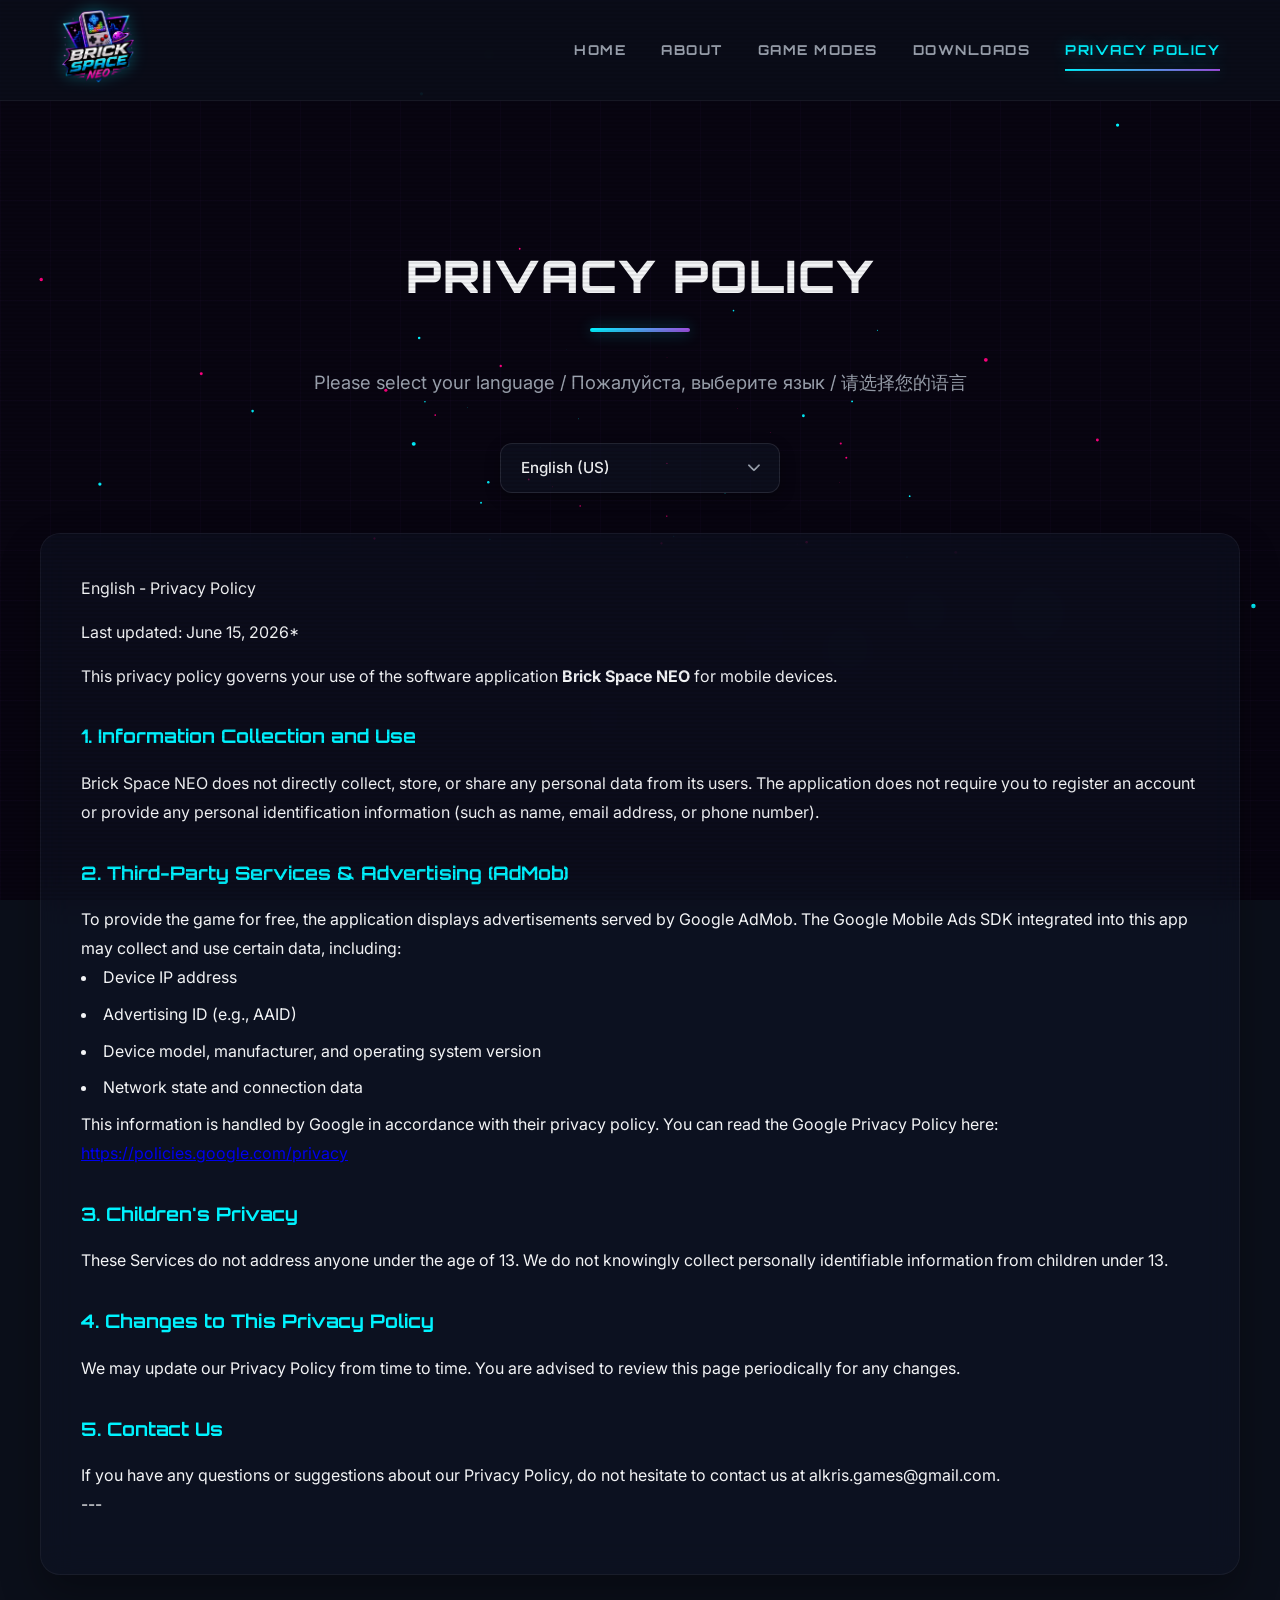
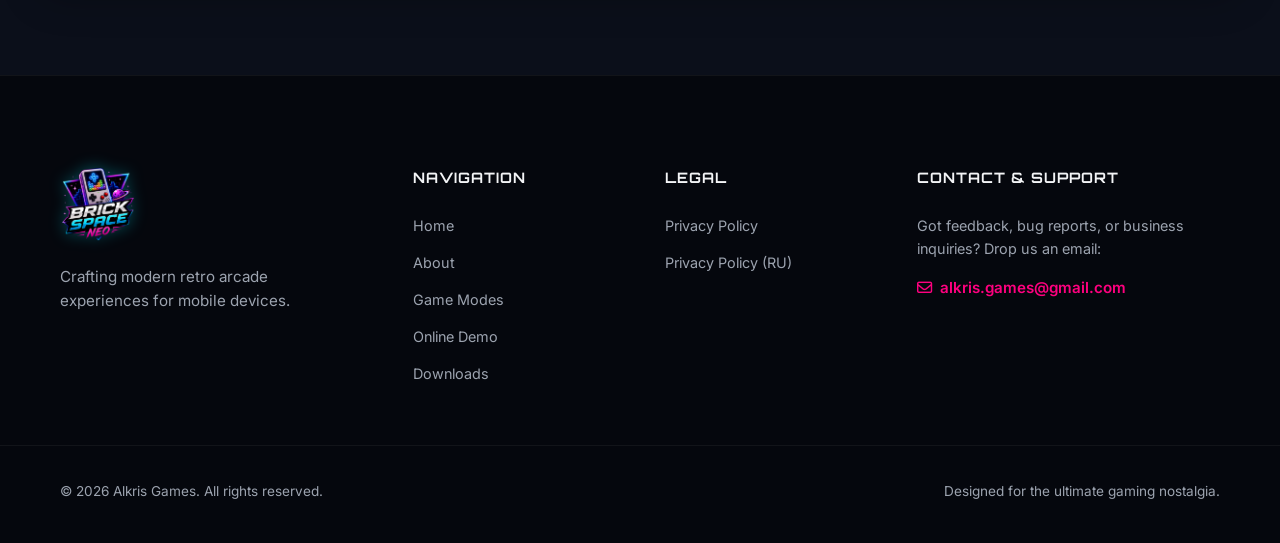
==== privacy.html @ 5f833400 "Replace interactive hero simulator with levitating iPhone mockup image, remove Play Online nav link," ====
<!DOCTYPE html>
<html lang="en">
<head>
    <meta charset="UTF-8">
    <meta name="viewport" content="width=device-width, initial-scale=1.0">
    <title>Brick Space NEO | Privacy Policy</title>
    <meta name="description" content="Privacy Policy for Brick Space NEO. Choose from 15 available languages to read about how we handle user data and third-party advertising.">
    
    <!-- Google Fonts -->
    <link rel="preconnect" href="https://fonts.googleapis.com">
    <link rel="preconnect" href="https://fonts.gstatic.com" crossorigin>
    <link href="https://fonts.googleapis.com/css2?family=Inter:wght@300;400;600;800&family=Orbitron:wght@400;700;900&display=swap" rel="stylesheet">
    
    <!-- Custom CSS -->
    <link rel="stylesheet" href="style.css?v=36">
    <!-- FontAwesome for icons -->
    <link rel="stylesheet" href="https://cdnjs.cloudflare.com/ajax/libs/font-awesome/6.4.0/css/all.min.css">
</head>
<body>
    <!-- Starfield Background Canvas -->
    <canvas id="starfield"></canvas>
    
    <!-- Scanlines overlay for retro feel -->
    <div class="retro-scanlines"></div>

    <header class="header">
        <div class="container header-container">
            <a href="index.html" class="logo">
                <img src="assets/BrickSpaceNEO_logo.png" alt="Brick Space NEO Logo" class="logo-img">
            </a>
            <nav class="nav">
                <a href="index.html#hero" class="nav-link">Home</a>
                <a href="index.html#about" class="nav-link">About</a>
                <a href="index.html#modes" class="nav-link">Game Modes</a>
                <a href="index.html#downloads" class="nav-link">Downloads</a>
                <a href="#" class="nav-link active">Privacy Policy</a>
            </nav>

            <div class="mobile-menu-btn" id="mobile-menu-toggle">
                <i class="fas fa-bars"></i>
            </div>
        </div>
    </header>

    <main>
        <section class="section privacy-container container">
            <div class="privacy-header">
                <h1 class="section-title">PRIVACY POLICY</h1>
                <div class="section-divider"></div>
                <p class="section-subtitle">Please select your language / Пожалуйста, выберите язык / 请选择您的语言</p>
            </div>
            
            <div class="lang-selector-container">
                <div class="lang-select-wrapper">
                    <select id="lang-select">
                        <option value="english">English (US)</option>
                        <option value="russian">Русский (Russian)</option>
                        <option value="chinese">简体中文 (Chinese)</option>
                        <option value="german">Deutsch (German)</option>
                        <option value="french">Français (French)</option>
                        <option value="spanish">Español (Spanish)</option>
                        <option value="japanese">日本語 (Japanese)</option>
                        <option value="korean">한국어 (Korean)</option>
                        <option value="portuguese">Português (Portuguese)</option>
                        <option value="polish">Polski (Polish)</option>
                        <option value="indonesian">Bahasa Indonesia (Indonesian)</option>
                        <option value="turkish">Türkçe (Turkish)</option>
                        <option value="italian">Italiano (Italian)</option>
                        <option value="hindi">हिन्दी (Hindi)</option>
                        <option value="vietnamese">Tiếng Việt (Vietnamese)</option>
                    </select>
                </div>
            </div>

            <div class="glass-panel privacy-content-box">
                <div id="privacy-loading" class="text-center" style="font-family: var(--font-heading); color: var(--neon-cyan);">
                    <i class="fas fa-spinner fa-spin"></i> LOADING PRIVACY POLICY...
                </div>
                <div id="privacy-body">
                    <!-- Dynamic Privacy Content Parsed Here -->
                </div>
            </div>
        </section>
    </main>

    <!-- Footer -->
    <footer class="footer">
        <div class="container footer-grid">
            <div class="footer-brand">
                <div class="logo">
                    <img src="assets/BrickSpaceNEO_logo.png" alt="Brick Space NEO Logo" class="logo-img">
                </div>
                <p class="brand-tagline">Crafting modern retro arcade experiences for mobile devices.</p>
            </div>
            
            <div class="footer-links-col">
                <h4 class="footer-heading">Navigation</h4>
                <div class="footer-links">
                    <a href="index.html#hero">Home</a>
                    <a href="index.html#about">About</a>
                    <a href="index.html#modes">Game Modes</a>
                    <a href="index.html#play">Online Demo</a>
                    <a href="index.html#downloads">Downloads</a>
                </div>
            </div>

            <div class="footer-links-col">
                <h4 class="footer-heading">Legal</h4>
                <div class="footer-links">
                    <a href="#">Privacy Policy</a>
                    <a href="#russian" onclick="document.getElementById('lang-select').value='russian'; document.getElementById('lang-select').dispatchEvent(new Event('change'));">Privacy Policy (RU)</a>
                </div>
            </div>

            <div class="footer-contact-col">
                <h4 class="footer-heading">Contact & Support</h4>
                <p class="contact-desc">Got feedback, bug reports, or business inquiries? Drop us an email:</p>
                <a href="mailto:alkris.games@gmail.com" class="contact-email">
                    <i class="fa-regular fa-envelope"></i> alkris.games@gmail.com
                </a>
            </div>
        </div>
        <div class="footer-bottom">
            <div class="container footer-bottom-inner">
                <p>&copy; 2026 Alkris Games. All rights reserved.</p>
                <p>Designed for the ultimate gaming nostalgia.</p>
            </div>
        </div>
    </footer>

    <!-- Starfield Animation Logic (copied inline or referenced) -->
    <script>
        // Simple starfield for privacy page
        document.addEventListener('DOMContentLoaded', () => {
            const canvas = document.getElementById('starfield');
            if (canvas) {
                const ctx = canvas.getContext('2d');
                let stars = [];
                const numStars = 100;
                let centerX, centerY;
                
                function resize() {
                    canvas.width = window.innerWidth;
                    canvas.height = window.innerHeight;
                    centerX = canvas.width / 2;
                    centerY = canvas.height / 2;
                }
                window.addEventListener('resize', resize);
                resize();
                
                for (let i = 0; i < numStars; i++) {
                    stars.push({
                        x: Math.random() * canvas.width - centerX,
                        y: Math.random() * canvas.height - centerY,
                        z: Math.random() * canvas.width,
                        color: Math.random() > 0.5 ? '#ff007f' : '#00f3ff'
                    });
                }
                
                function animate() {
                    ctx.fillStyle = '#080511';
                    ctx.fillRect(0, 0, canvas.width, canvas.height);
                    
                    for (let i = 0; i < numStars; i++) {
                        const star = stars[i];
                        star.z -= 1;
                        if (star.z <= 0) {
                            star.z = canvas.width;
                            star.x = Math.random() * canvas.width - centerX;
                            star.y = Math.random() * canvas.height - centerY;
                        }
                        const px = (star.x / star.z) * 400 + centerX;
                        const py = (star.y / star.z) * 400 + centerY;
                        if (px >= 0 && px <= canvas.width && py >= 0 && py <= canvas.height) {
                            const size = (1 - star.z / canvas.width) * 2.5;
                            ctx.beginPath();
                            ctx.arc(px, py, size, 0, Math.PI * 2);
                            ctx.fillStyle = star.color;
                            ctx.fill();
                        }
                    }
                    requestAnimationFrame(animate);
                }
                animate();
            }
            
            // Mobile Menu
            const menuToggle = document.getElementById('mobile-menu-toggle');
            const nav = document.querySelector('.nav');
            if (menuToggle && nav) {
                menuToggle.addEventListener('click', () => {
                    nav.classList.toggle('active');
                    const icon = menuToggle.querySelector('i');
                    icon.className = nav.classList.contains('active') ? 'fas fa-times' : 'fas fa-bars';
                });
            }
            
            // Multilingual Policy Loader
            const langSelect = document.getElementById('lang-select');
            const bodyDiv = document.getElementById('privacy-body');
            const loadingDiv = document.getElementById('privacy-loading');
            
            let policies = {}; // Maps lang -> Markdown content
            
            function parseMarkdown(md) {
                // Escape HTML tags to prevent XSS except the allowed headings/anchors
                let html = md
                    .replace(/&/g, '&amp;')
                    .replace(/</g, '&lt;')
                    .replace(/>/g, '&gt;');
                
                // Headings
                html = html.replace(/^### (.*$)/gim, '<h3>$1</h3>');
                html = html.replace(/^## (.*$)/gim, '<h2>$1</h2>');
                html = html.replace(/^# (.*$)/gim, '<h1>$1</h1>');
                
                // Bold
                html = html.replace(/\*\*(.*?)\*\*/g, '<strong>$1</strong>');
                
                // List items
                html = html.replace(/^\s*-\s+(.*$)/gim, '<li>$1</li>');
                
                // Links
                html = html.replace(/\[([^\]]+)\]\(([^)]+)\)/g, '<a href="$2" target="_blank">$1</a>');
                
                // Paragraphs and grouping
                let blocks = html.split(/\n\n+/);
                html = blocks.map(block => {
                    block = block.trim();
                    if (!block) return '';
                    if (block.startsWith('<h') || block.startsWith('<li>') || block.startsWith('<ul>')) {
                        return block;
                    }
                    if (block.includes('<li>')) {
                        return '<ul>' + block + '</ul>';
                    }
                    return '<p>' + block.replace(/\n/g, '<br>') + '</p>';
                }).join('\n');
                
                return html;
            }
            
            function loadSection(lang) {
                if (policies[lang]) {
                    bodyDiv.innerHTML = parseMarkdown(policies[lang]);
                    return;
                }
                bodyDiv.innerHTML = '<p class="text-center">Language section not found.</p>';
            }
            
            // Fetch and parse the privacy policy markdown
            fetch('PRIVACY_POLICY.md')
                .then(res => {
                    if (!res.ok) throw new Error("Could not load PRIVACY_POLICY.md file");
                    return res.text();
                })
                .then(text => {
                    // Split the markdown by sections: ## <a name="lang"></a>
                    // The first part is the intro header.
                    const sections = text.split(/##\s+<a\s+name="([^"]+)"><\/a>/gi);
                    
                    // The first item is the header (index 0)
                    policies['intro'] = sections[0];
                    
                    // Subsequent elements are pairs: [lang_name, content]
                    for (let i = 1; i < sections.length; i += 2) {
                        const langCode = sections[i].toLowerCase().trim();
                        let content = sections[i + 1] || '';
                        
                        // Clean up trailing line rules
                        content = content.replace(/^[^#\s\w]+/m, ''); // remove separator line '---\n'
                        policies[langCode] = content;
                    }
                    
                    loadingDiv.style.display = 'none';
                    
                    // Listen to drop-down selection
                    langSelect.addEventListener('change', (e) => {
                        loadSection(e.target.value);
                    });
                    
                    // Check URL hash for direct language linking
                    const hash = window.location.hash.substring(1);
                    if (hash && policies[hash]) {
                        langSelect.value = hash;
                    }
                    
                    // Trigger initial load
                    loadSection(langSelect.value);
                })
                .catch(err => {
                    console.error(err);
                    loadingDiv.style.display = 'none';
                    bodyDiv.innerHTML = `<p class="text-center error-text">Error loading privacy policy. Please contact support at <a href="mailto:alkris.games@gmail.com">alkris.games@gmail.com</a>.</p>`;
                });
        });
    </script>
</body>
</html>
---- style.css ----
/* 
  Brick Space NEO - Premium Redesign Stylesheet
  Theme: AAA Neon-Arcade / Cyberpunk Synthwave
*/

:root {
    --bg-color: #0b0f1a;
    --panel-bg: rgba(15, 20, 38, 0.5);
    --panel-border: rgba(255, 255, 255, 0.05);
    
    /* Neon Palette */
    --neon-pink: #ff007f;
    --neon-cyan: #00f3ff;
    --neon-purple: #9d4edd;
    --neon-green: #39ff14;
    --neon-yellow: #ffb703;
    --neon-blue: #3b82f6;
    --neon-orange: #f97316;
    
    /* Typography */
    --font-heading: 'Orbitron', sans-serif;
    --font-body: 'Inter', sans-serif;
    --font-retro: 'Press Start 2P', monospace;
    
    /* Text Colors */
    --text-main: #f3f4f6;
    --text-secondary: #9ca3af;
    
    /* Glow Shadows */
    --glow-pink: 0 0 15px rgba(255, 0, 127, 0.4);
    --glow-cyan: 0 0 15px rgba(0, 243, 255, 0.4);
    --glow-purple: 0 0 15px rgba(157, 78, 221, 0.4);
    --glow-green: 0 0 15px rgba(57, 255, 20, 0.4);
    --glow-yellow: 0 0 15px rgba(255, 183, 3, 0.4);
}

* {
    margin: 0;
    padding: 0;
    box-sizing: border-box;
}

html {
    scroll-behavior: smooth;
}

body {
    background-color: var(--bg-color);
    color: var(--text-main);
    font-family: var(--font-body);
    line-height: 1.6;
    overflow-x: hidden;
    position: relative;
}

/* Background Canvas Starfield */
#starfield {
    position: fixed;
    top: 0;
    left: 0;
    width: 100%;
    height: 100%;
    z-index: -2;
    pointer-events: none;
}

/* Perspective Grid */
body::before {
    content: '';
    position: fixed;
    top: 0;
    left: 0;
    width: 100%;
    height: 100%;
    background-image: 
        linear-gradient(rgba(157, 78, 221, 0.03) 1px, transparent 1px),
        linear-gradient(90deg, rgba(157, 78, 221, 0.03) 1px, transparent 1px);
    background-size: 50px 50px;
    z-index: -1;
    pointer-events: none;
}

/* Arcade Scanlines */
.retro-scanlines {
    position: fixed;
    top: 0;
    left: 0;
    width: 100%;
    height: 100%;
    background: linear-gradient(
        rgba(18, 16, 16, 0) 50%, 
        rgba(0, 0, 0, 0.12) 50%
    );
    background-size: 100% 4px;
    z-index: 999;
    pointer-events: none;
    opacity: 0.6;
}

/* Containers */
.container {
    width: 100%;
    max-width: 1200px;
    margin: 0 auto;
    padding: 0 20px;
}

.max-w-800 {
    max-width: 800px;
    margin-left: auto;
    margin-right: auto;
}

.text-center {
    text-align: center;
}

/* Premium Badges & Styling */
.badge-premium {
    display: inline-flex;
    align-items: center;
    gap: 8px;
    padding: 6px 14px;
    border-radius: 20px;
    background: rgba(157, 78, 221, 0.1);
    border: 1px solid rgba(157, 78, 221, 0.3);
    color: var(--neon-purple);
    font-family: var(--font-heading);
    font-size: 0.75rem;
    font-weight: 700;
    letter-spacing: 1.5px;
    margin-bottom: 25px;
    text-transform: uppercase;
    box-shadow: inset 0 0 10px rgba(157, 78, 221, 0.2);
}

.badge-premium i {
    font-size: 0.75rem;
    color: var(--neon-cyan);
    filter: drop-shadow(var(--glow-cyan));
}

.gradient-text {
    background: linear-gradient(135deg, var(--neon-cyan) 0%, var(--neon-purple) 50%, var(--neon-pink) 100%);
    -webkit-background-clip: text;
    -webkit-text-fill-color: transparent;
}

/* Header & Navigation */
.header {
    background-color: rgba(11, 15, 26, 0.85);
    border-bottom: 1px solid var(--panel-border);
    backdrop-filter: blur(20px);
    position: sticky;
    top: 0;
    z-index: 100;
}

.header-container {
    display: flex;
    justify-content: space-between;
    align-items: center;
    height: 100px; /* Adjusted height for 76px logo */
}

.logo-img {
    height: 76px; /* Reduced by 20% from 96px */
    width: auto;
    object-fit: contain;
    filter: drop-shadow(0 0 8px rgba(0, 243, 255, 0.3));
}

.nav {
    display: flex;
    gap: 35px;
}

.nav-link {
    text-decoration: none;
    color: var(--text-secondary);
    font-family: var(--font-heading);
    font-size: 0.85rem;
    font-weight: 700;
    letter-spacing: 1.5px;
    text-transform: uppercase;
    transition: color 0.3s, text-shadow 0.3s;
    position: relative;
    padding: 10px 0;
}

.nav-link::after {
    content: '';
    position: absolute;
    bottom: 0;
    left: 0;
    width: 0;
    height: 2px;
    background: linear-gradient(90deg, var(--neon-cyan), var(--neon-purple));
    transition: width 0.3s;
    box-shadow: var(--glow-cyan);
}

.nav-link:hover {
    color: var(--text-main);
    text-shadow: 0 0 8px rgba(0, 243, 255, 0.5);
}

.nav-link:hover::after {
    width: 100%;
}

.nav-link.active {
    color: var(--neon-cyan);
    text-shadow: var(--glow-cyan);
}

.nav-link.active::after {
    width: 100%;
}

.mobile-menu-btn {
    display: none;
    color: var(--text-main);
    font-size: 1.5rem;
    cursor: pointer;
}

/* Sections Configuration */
.section {
    padding: 80px 0;
    position: relative;
}

.section-header {
    margin-bottom: 40px;
}

.section-title {
    font-family: var(--font-heading);
    font-size: 2.8rem;
    font-weight: 900;
    letter-spacing: 2px;
    color: var(--text-main);
}

.section-subtitle {
    font-size: 1.15rem;
    color: var(--text-secondary);
    margin-top: 20px;
    font-weight: 400;
    line-height: 1.7;
}

.section-divider {
    height: 4px;
    width: 100px;
    background: linear-gradient(90deg, var(--neon-cyan), var(--neon-purple));
    margin: 25px auto 0;
    border-radius: 2px;
    box-shadow: var(--glow-cyan);
}

/* Buttons */
.btn-trailer {
    display: inline-flex;
    align-items: center;
    justify-content: center;
    gap: 12px;
    padding: 16px 36px;
    font-family: var(--font-heading);
    font-size: 0.95rem;
    font-weight: 700;
    letter-spacing: 1.5px;
    text-transform: uppercase;
    text-decoration: none;
    border-radius: 30px;
    cursor: pointer;
    background: rgba(255, 255, 255, 0.03);
    border: 2px solid rgba(255, 255, 255, 0.1);
    color: var(--text-main);
    transition: transform 0.2s, background-color 0.2s, border-color 0.2s, box-shadow 0.2s;
}

.btn-trailer:hover {
    transform: translateY(-2px);
    background: rgba(255, 255, 255, 0.08);
    border-color: var(--neon-purple);
    box-shadow: var(--glow-purple);
}

/* Hero Section layout */
.hero-section {
    padding: 60px 0;
    min-height: calc(100vh - 100px);
    display: flex;
    align-items: center;
    position: relative;
    overflow: hidden;
}

.hero-grid {
    display: grid;
    grid-template-columns: 1.1fr 0.9fr;
    gap: 60px;
    align-items: center;
}

.hero-headline {
    font-family: var(--font-heading);
    font-size: 3.8rem;
    font-weight: 900;
    line-height: 1.15;
    letter-spacing: 1px;
    margin-bottom: 25px;
}

.hero-subtitle {
    font-size: 1.25rem;
    color: var(--text-secondary);
    line-height: 1.7;
    margin-bottom: 45px;
    max-width: 580px;
}

.hero-ctas {
    display: flex;
    align-items: center;
    gap: 25px;
    margin-bottom: 20px;
}

.play-store-badge-link {
    display: inline-block;
    transition: transform 0.2s, filter 0.2s;
}

.play-store-badge-link:hover {
    transform: translateY(-2px);
    filter: drop-shadow(0 0 10px rgba(0, 243, 255, 0.4));
}

.play-badge-img {
    height: 60px;
    width: auto;
}

.direct-apk-link-wrapper {
    font-size: 0.9rem;
    color: var(--text-secondary);
}

.apk-direct-link {
    color: var(--neon-cyan);
    text-decoration: none;
    font-weight: 600;
    margin-left: 5px;
    transition: color 0.3s, text-shadow 0.3s;
}

.apk-direct-link:hover {
    color: #5cf6ff;
    text-shadow: var(--glow-cyan);
}



/* Smartphone Mockup Container */
.hero-visual {
    display: flex;
    justify-content: center;
    position: relative;
    z-index: 2;
}

.device-mockup-container {
    position: relative;
    width: 335px; /* Increased 15% from 290px */
    display: flex;
    flex-direction: column;
    align-items: center;
    gap: 20px;
}

.phone-glow {
    position: absolute;
    top: -5%;
    left: -5%;
    width: 110%;
    height: 110%;
    background: radial-gradient(circle, rgba(157, 78, 221, 0.25) 0%, transparent 70%);
    z-index: -1;
    pointer-events: none;
    filter: blur(15px);
}

.smartphone-device {
    background: #020108;
    border: 10px solid #1f1a3a;
    border-radius: 36px;
    box-shadow: 0 25px 50px rgba(0,0,0,0.8), inset 0 2px 6px rgba(255,255,255,0.05);
    height: 690px; /* Increased 15% from 600px */
    width: 100%;
    position: relative;
    overflow: hidden;
    display: flex;
    flex-direction: column;
}

.phone-notch {
    position: absolute;
    top: 0;
    left: 50%;
    transform: translateX(-50%);
    width: 120px;
    height: 25px;
    background-color: #1f1a3a;
    border-bottom-left-radius: 16px;
    border-bottom-right-radius: 16px;
    z-index: 10;
}

.phone-screen {
    height: 470px; /* Increased 15% from 410px */
    width: 100%;
    padding: 25px 0 0; /* Remove horizontal padding so canvas touches edges */
    background-color: #070312;
    display: flex;
    flex-direction: column;
}

.phone-controls-area {
    width: 100%;
    background-color: #0c0822;
    padding: 14px 18px;
    border-top: 2px solid #261354;
    display: flex;
    flex-direction: column;
    gap: 10px;
    position: relative;
    z-index: 10;
    flex-grow: 1; /* Stretch to fill the bottom parent area! */
}

/* --- EMULATOR LAYOUT --- */
.screen-status-bar {
    display: flex;
    justify-content: space-between;
    font-family: var(--font-retro);
    font-size: 8px;
    color: #a58fff;
    margin-bottom: 6px;
    border-bottom: 1px dashed #261354;
    padding: 0 12px 4px; /* Added horizontal padding inside status bar */
    position: relative;
    z-index: 10;
}

.screen-main {
    position: relative;
    width: 100%;
    flex-grow: 1;
    background-color: #070312;
    overflow: hidden;
    border-radius: 8px;
}

#gameCanvas {
    display: block;
    width: 100%;
    aspect-ratio: 3 / 4;
    margin: 0 auto;
}

.lcd-grid-overlay {
    position: absolute;
    top: 0;
    left: 0;
    width: 100%;
    height: 100%;
    background-image: 
        linear-gradient(rgba(255, 255, 255, 0.015) 1px, transparent 1px),
        linear-gradient(90deg, rgba(255, 255, 255, 0.015) 1px, transparent 1px);
    background-size: 10% 5%;
    pointer-events: none;
    z-index: 2;
}

/* Screen Overlays */
.screen-overlay {
    position: absolute;
    top: 0;
    left: 0;
    width: 100%;
    height: 100%;
    background-color: rgba(7, 3, 18, 0.95);
    z-index: 5;
    display: flex;
    justify-content: center;
    align-items: center;
    opacity: 0;
    visibility: hidden;
    transition: opacity 0.3s, visibility 0.3s;
}

.screen-overlay.active {
    opacity: 1;
    visibility: visible;
}

.overlay-inner {
    padding: 20px;
    display: flex;
    flex-direction: column;
    align-items: center;
    gap: 15px;
    text-align: center;
    width: 100%;
}

.overlay-title {
    font-family: var(--font-heading);
    font-size: 1.35rem;
    font-weight: 900;
    letter-spacing: 2px;
    color: var(--neon-cyan);
    text-shadow: var(--glow-cyan);
    margin-bottom: 2px;
}

.overlay-title.error-text {
    color: var(--neon-pink);
    text-shadow: var(--glow-pink);
}

.overlay-subtitle {
    font-family: var(--font-heading);
    font-size: 0.85rem;
    font-weight: 700;
    letter-spacing: 1px;
    color: var(--text-secondary);
    margin-bottom: 10px;
}

.overlay-btn {
    background: transparent;
    border: 2px solid var(--neon-pink);
    color: #fff;
    font-family: var(--font-heading);
    font-weight: 800;
    font-size: 0.8rem;
    padding: 10px 22px;
    border-radius: 20px;
    cursor: pointer;
    letter-spacing: 1px;
    box-shadow: var(--glow-pink);
    transition: background-color 0.2s, box-shadow 0.2s, transform 0.1s;
}

.overlay-btn:hover {
    background-color: rgba(255, 0, 127, 0.1);
    box-shadow: 0 0 20px rgba(255, 0, 127, 0.6);
}

.overlay-btn:active {
    transform: scale(0.95);
}

.overlay-controls-hint {
    font-size: 0.65rem;
    color: #4a446a;
    line-height: 1.5;
    margin-top: 10px;
}



.controls-grid {
    display: grid;
    grid-template-columns: 76px 1fr;
    gap: 15px;
    align-items: center;
}

/* Dpad styling */
.dpad-radial {
    position: relative;
    width: 76px;
    height: 76px;
}

.dpad-btn-neon {
    position: absolute;
    width: 24px;
    height: 24px;
    background: #110e20;
    border: 1.5px solid rgba(0, 243, 255, 0.3);
    color: #4a446a;
    display: flex;
    align-items: center;
    justify-content: center;
    cursor: pointer;
    font-size: 0.7rem;
    box-shadow: 0 2px 4px rgba(0,0,0,0.3);
    transition: border-color 0.2s, color 0.2s, background-color 0.2s;
}

.dpad-btn-neon:active {
    background: #00f3ff11;
    border-color: var(--neon-cyan);
    color: var(--neon-cyan);
    box-shadow: var(--glow-cyan);
}

.dpad-btn-neon.up { top: 0; left: 26px; border-radius: 4px 4px 0 0; }
.dpad-btn-neon.left { top: 26px; left: 0; border-radius: 4px 0 0 4px; }
.dpad-btn-neon.right { top: 26px; right: 0; border-radius: 0 4px 4px 0; }
.dpad-btn-neon.down { bottom: 0; left: 26px; border-radius: 0 0 4px 4px; }

.dpad-core {
    position: absolute;
    top: 26px;
    left: 26px;
    width: 24px;
    height: 24px;
    background-color: #110e20;
    z-index: 1;
}

/* Action button design */
.action-buttons-neon {
    display: flex;
    flex-direction: column;
    gap: 10px;
}

.act-btn-neon {
    width: 100%;
    padding: 8px 12px;
    border-radius: 8px;
    font-family: var(--font-heading);
    font-weight: 800;
    font-size: 0.65rem;
    letter-spacing: 0.5px;
    cursor: pointer;
    display: inline-flex;
    align-items: center;
    justify-content: center;
    gap: 6px;
    transition: transform 0.1s, box-shadow 0.2s, background-color 0.2s;
    border: none;
}

.act-btn-neon:active {
    transform: scale(0.96);
}

.act-btn-neon.rotate {
    background-color: var(--neon-pink);
    border: 2px solid #cc0066;
    color: #fff;
    box-shadow: var(--glow-pink);
}

.act-btn-neon.rotate:hover {
    background-color: #ff1a8c;
    box-shadow: 0 0 20px rgba(255, 0, 127, 0.7);
}

.act-btn-neon.drop {
    background-color: var(--neon-cyan);
    border: 2px solid #00b3cc;
    color: #0b0f1a;
    box-shadow: var(--glow-cyan);
}

.act-btn-neon.drop:hover {
    background-color: #33f7ff;
    box-shadow: 0 0 20px rgba(0, 243, 255, 0.7);
}

.mini-utils-neon {
    display: flex;
    justify-content: space-between;
    margin-top: 14px;
    border-top: 1px solid rgba(255,255,255,0.06);
    padding-top: 12px;
}

.mini-util-btn {
    background: transparent;
    border: none;
    color: #4a446a;
    font-family: var(--font-heading);
    font-weight: 700;
    font-size: 0.6rem;
    letter-spacing: 0.5px;
    cursor: pointer;
    display: flex;
    align-items: center;
    gap: 4px;
    transition: color 0.2s;
}

.mini-util-btn:hover {
    color: var(--neon-purple);
}

.mini-util-btn:active {
    color: var(--neon-cyan);
}

/* Glass Panels */
.glass-panel {
    background: var(--panel-bg);
    border: 1px solid var(--panel-border);
    border-radius: 20px;
    backdrop-filter: blur(16px);
    box-shadow: 0 20px 40px rgba(0, 0, 0, 0.3);
    transition: border-color 0.3s, box-shadow 0.3s, transform 0.3s;
}

/* Premium Mode Card Grid */
.premium-modes-grid {
    display: grid;
    grid-template-columns: repeat(auto-fit, minmax(320px, 1fr));
    gap: 40px;
    margin-top: 60px;
}

.premium-mode-card {
    position: relative;
    padding: 35px;
    overflow: hidden;
    display: flex;
    flex-direction: column;
    text-align: center;
    align-items: center;
}

.mode-glow-accent {
    position: absolute;
    top: -50px;
    right: -50px;
    width: 150px;
    height: 150px;
    border-radius: 50%;
    z-index: 0;
    filter: blur(50px);
    opacity: 0.15;
    transition: opacity 0.3s;
}

.premium-mode-card:hover .mode-glow-accent {
    opacity: 0.35;
}

.premium-mode-card:hover {
    transform: translateY(-5px);
}

.premium-mode-card#card-tetris:hover { border-color: rgba(0, 243, 255, 0.3); box-shadow: 0 15px 30px rgba(0, 243, 255, 0.1); }
.premium-mode-card#card-snake:hover { border-color: rgba(57, 255, 20, 0.3); box-shadow: 0 15px 30px rgba(57, 255, 20, 0.1); }
.premium-mode-card#card-breaker:hover { border-color: rgba(255, 0, 127, 0.3); box-shadow: 0 15px 30px rgba(255, 0, 127, 0.1); }
.premium-mode-card#card-columns:hover { border-color: rgba(157, 78, 221, 0.3); box-shadow: 0 15px 30px rgba(157, 78, 221, 0.1); }
.premium-mode-card#card-collapse:hover { border-color: rgba(255, 183, 3, 0.3); box-shadow: 0 15px 30px rgba(255, 183, 3, 0.1); }

.card-top {
    display: flex;
    flex-direction: column;
    align-items: center;
    gap: 12px;
    margin-bottom: 15px;
    position: relative;
    z-index: 2;
    text-align: center;
}

.card-icon {
    width: 50px;
    height: 50px;
    object-fit: contain;
}

.card-title {
    font-family: var(--font-heading);
    font-size: 1.35rem;
    font-weight: 800;
    color: var(--text-main);
}

.card-badge {
    display: inline-block;
    font-family: var(--font-heading);
    font-size: 0.65rem;
    font-weight: 700;
    padding: 2px 8px;
    border-radius: 4px;
    letter-spacing: 0.5px;
    margin-top: 4px;
}

.badge-cyan { background-color: rgba(0, 243, 255, 0.1); color: var(--neon-cyan); border: 1px solid rgba(0, 243, 255, 0.2); }
.badge-green { background-color: rgba(57, 255, 20, 0.1); color: var(--neon-green); border: 1px solid rgba(57, 255, 20, 0.2); }
.badge-pink { background-color: rgba(255, 0, 127, 0.1); color: var(--neon-pink); border: 1px solid rgba(255, 0, 127, 0.2); }
.badge-purple { background-color: rgba(157, 78, 221, 0.1); color: var(--neon-purple); border: 1px solid rgba(157, 78, 221, 0.2); }
.badge-yellow { background-color: rgba(255, 183, 3, 0.1); color: var(--neon-yellow); border: 1px solid rgba(255, 183, 3, 0.2); }

.card-description {
    font-size: 0.95rem;
    color: var(--text-secondary);
    line-height: 1.6;
    margin-bottom: 25px;
    position: relative;
    z-index: 2;
    flex-grow: 1;
}

/* Gameplay Graphic Vector CSS Mockup */
.gameplay-graphic-mockup {
    background-color: #070312;
    border: 1px solid rgba(255, 255, 255, 0.05);
    border-radius: 12px;
    height: 130px;
    overflow: hidden;
    position: relative;
    padding: 8px;
}

.mockup-grid {
    display: grid;
    grid-template-columns: repeat(12, 1fr);
    grid-template-rows: repeat(20, 1fr);
    width: 100%;
    height: 100%;
    position: relative;
    background-image: 
        linear-gradient(rgba(255, 255, 255, 0.02) 1px, transparent 1px),
        linear-gradient(90deg, rgba(255, 255, 255, 0.02) 1px, transparent 1px);
    background-size: 8% 5%;
}

.mockup-block {
    border-radius: 2px;
    border: 1px solid rgba(255,255,255,0.1);
}

.mockup-block.cyan { background-color: var(--neon-cyan); box-shadow: var(--glow-cyan); }
.mockup-block.yellow { background-color: var(--neon-yellow); box-shadow: var(--glow-yellow); }
.mockup-block.magenta { background-color: var(--neon-pink); box-shadow: var(--glow-pink); }
.mockup-block.green { background-color: var(--neon-green); box-shadow: var(--glow-green); }
.mockup-block.ghost {
    background-color: transparent;
    border: 1px dashed var(--neon-cyan);
    box-shadow: inset 0 0 5px var(--neon-cyan);
}

/* Snake Mockup */
.snake-head {
    border-radius: 2px;
    box-shadow: var(--glow-green);
}
.snake-head.green { background-color: var(--neon-green); }
.snake-body.green { background-color: rgba(57, 255, 20, 0.6); border-radius: 2px; }
.snake-food {
    border-radius: 50%;
}
.pulse-glow-pink {
    background-color: var(--neon-pink);
    box-shadow: var(--glow-pink);
    animation: foodPulse 1s infinite alternate;
}

@keyframes foodPulse {
    0% { transform: scale(0.8); }
    100% { transform: scale(1.1); box-shadow: 0 0 10px var(--neon-pink); }
}

/* Breaker Mockup */
.breaker-brick { border-radius: 1px; }
.breaker-brick.cyan { background-color: var(--neon-cyan); box-shadow: var(--glow-cyan); }
.breaker-brick.pink { background-color: var(--neon-pink); box-shadow: var(--glow-pink); }
.breaker-brick.purple { background-color: var(--neon-purple); box-shadow: var(--glow-purple); }
.breaker-brick.magenta { background-color: var(--neon-pink); }
.breaker-ball.white { background-color: #fff; box-shadow: 0 0 8px #fff; }
.breaker-paddle.magenta { background-color: var(--neon-pink); box-shadow: var(--glow-pink); }
.breaker-paddle.cyan { background-color: var(--neon-cyan); box-shadow: var(--glow-cyan); }

/* Columns Mockup */
.gem {
    border-radius: 50%;
    border: 1px solid rgba(255,255,255,0.2);
}
.gem.purple { background-color: var(--neon-purple); box-shadow: var(--glow-purple); }
.gem.yellow { background-color: var(--neon-yellow); box-shadow: var(--glow-yellow); }
.gem.cyan { background-color: var(--neon-cyan); box-shadow: var(--glow-cyan); }
.gem.falling {
    animation: stackFall 2.5s infinite linear;
}

@keyframes stackFall {
    0% { transform: translateY(-40px); opacity: 0; }
    30% { opacity: 1; }
    100% { transform: translateY(0); }
}

/* Collapse Mockup */
.collapse-block { border-radius: 2px; }
.collapse-block.cyan { background-color: var(--neon-cyan); }
.collapse-block.pink { background-color: var(--neon-pink); }
.collapse-block.yellow { background-color: var(--neon-yellow); }
.collapse-block.purple { background-color: var(--neon-purple); }

/* Features Section Layout */
.features-grid {
    display: grid;
    grid-template-columns: repeat(auto-fit, minmax(260px, 1fr));
    gap: 30px;
    margin-top: 60px;
}

.feature-card {
    padding: 35px 25px;
    position: relative;
    overflow: hidden;
    display: flex;
    flex-direction: column;
    align-items: center;
    text-align: center;
}

.feature-card-glow {
    position: absolute;
    bottom: 0;
    left: 0;
    width: 100%;
    height: 4px;
}

.feature-card-glow.border-cyan { background: var(--neon-cyan); box-shadow: var(--glow-cyan); }
.feature-card-glow.border-pink { background: var(--neon-pink); box-shadow: var(--glow-pink); }
.feature-card-glow.border-purple { background: var(--neon-purple); box-shadow: var(--glow-purple); }
.feature-card-glow.border-green { background: var(--neon-green); box-shadow: var(--glow-green); }
.feature-card-glow.border-yellow { background: var(--neon-yellow); box-shadow: var(--glow-yellow); }

.feature-icon {
    font-size: 2.2rem;
    margin-bottom: 20px;
    display: block;
    margin-left: auto;
    margin-right: auto;
}

.cyan-text { color: var(--neon-cyan); filter: drop-shadow(var(--glow-cyan)); }
.pink-text { color: var(--neon-pink); filter: drop-shadow(var(--glow-pink)); }
.purple-text { color: var(--neon-purple); filter: drop-shadow(var(--glow-purple)); }
.green-text { color: var(--neon-green); filter: drop-shadow(var(--glow-green)); }
.yellow-text { color: var(--neon-yellow); filter: drop-shadow(var(--glow-yellow)); }

.feature-title {
    font-family: var(--font-heading);
    font-size: 1.15rem;
    font-weight: 700;
    margin-bottom: 12px;
}

.feature-desc {
    font-size: 0.9rem;
    color: var(--text-secondary);
    line-height: 1.6;
}

/* Gameplay Horizontal Scrolling Gallery */
.gallery-outer-container {
    position: relative;
    display: flex;
    align-items: center;
    margin-top: 60px;
}

.horizontal-scroll-gallery {
    display: flex;
    gap: 30px;
    overflow-x: auto;
    padding: 40px 0;
    scroll-snap-type: x mandatory;
    scroll-behavior: smooth;
    -webkit-overflow-scrolling: touch;
}

/* Hide scrollbar */
.horizontal-scroll-gallery::-webkit-scrollbar {
    display: none;
}

.gallery-item {
    flex: 0 0 290px;
    height: 520px;
    scroll-snap-align: start;
    padding: 0;
    overflow: visible;
    background: transparent;
    border: none;
    box-shadow: none;
}

.gallery-nav-btn {
    position: absolute;
    width: 50px;
    height: 50px;
    border-radius: 50%;
    background: rgba(15, 20, 38, 0.85);
    border: 1px solid rgba(255, 255, 255, 0.1);
    color: var(--text-main);
    display: flex;
    align-items: center;
    justify-content: center;
    cursor: pointer;
    z-index: 5;
    transition: background-color 0.2s, border-color 0.2s, box-shadow 0.2s;
}

.gallery-nav-btn:hover {
    background-color: var(--panel-bg);
    border-color: var(--neon-cyan);
    box-shadow: var(--glow-cyan);
}

.gallery-nav-btn.prev { left: -25px; }
.gallery-nav-btn.next { right: -25px; }

/* Screenshots styling */
.screenshot-mockup {
    width: 100%;
    height: 100%;
    background-color: #070312;
    border-radius: 12px;
    padding: 20px;
    display: flex;
    flex-direction: column;
    position: relative;
    border: 1px solid rgba(255,255,255,0.03);
}

.screenshot-img {
    width: 100%;
    height: 100%;
    object-fit: contain;
    border-radius: 36px; /* Smooth rounded device corners */
    display: block;
    background-color: transparent;
    transition: transform 0.3s ease, filter 0.3s ease;
    filter: drop-shadow(0 15px 35px rgba(0, 0, 0, 0.65));
}

.screenshot-img:hover {
    transform: scale(1.04) translateY(-8px);
    filter: drop-shadow(0 25px 45px rgba(0, 0, 0, 0.8)) drop-shadow(0 0 25px rgba(157, 78, 221, 0.65));
}

.menu-mockup {
    justify-content: space-between;
    align-items: center;
}

.screenshot-title {
    font-family: var(--font-heading);
    font-size: 1.1rem;
    font-weight: 800;
    letter-spacing: 2px;
    color: var(--neon-pink);
    text-shadow: var(--glow-pink);
    margin-top: 20px;
}

.menu-items-mockup {
    display: flex;
    flex-direction: column;
    gap: 12px;
    width: 100%;
}

.menu-item-mockup {
    font-family: var(--font-heading);
    font-size: 0.75rem;
    font-weight: 700;
    letter-spacing: 1px;
    color: #4a446a;
    padding: 8px 12px;
    border: 1px solid transparent;
}

.menu-item-mockup.active {
    color: var(--neon-cyan);
    border: 1px dashed var(--neon-cyan);
    box-shadow: inset 0 0 5px rgba(0, 243, 255, 0.1);
}

.screenshot-footer {
    font-family: var(--font-body);
    font-size: 0.65rem;
    color: #4a446a;
    margin-bottom: 10px;
}

.game-mockup {
    justify-content: flex-start;
}

.mockup-header-hud {
    display: flex;
    justify-content: space-between;
    font-family: var(--font-heading);
    font-size: 0.75rem;
    font-weight: 700;
    color: var(--neon-purple);
    border-bottom: 1px dashed rgba(157, 78, 221, 0.2);
    padding-bottom: 8px;
    margin-bottom: 10px;
}

.mockup-screen-board {
    flex-grow: 1;
    width: 100%;
    position: relative;
    display: grid;
    grid-template-columns: repeat(10, 1fr);
    grid-template-rows: repeat(20, 1fr);
    background-image: 
        linear-gradient(rgba(255, 255, 255, 0.01) 1px, transparent 1px),
        linear-gradient(90deg, rgba(255, 255, 255, 0.01) 1px, transparent 1px);
    background-size: 10% 5%;
}

.mockup-particle {
    position: absolute;
    width: 4px;
    height: 4px;
    border-radius: 50%;
    background-color: var(--neon-cyan);
    box-shadow: var(--glow-cyan);
    animation: particleFloat 2s infinite ease-in-out alternate;
}

@keyframes particleFloat {
    0% { transform: translateY(0) scale(0.8); opacity: 0.3; }
    100% { transform: translateY(-15px) scale(1.2); opacity: 0.8; }
}

/* Statistics Grid */
.stats-section {
    background: linear-gradient(180deg, rgba(11, 15, 26, 0) 0%, rgba(15, 20, 38, 0.4) 50%, rgba(11, 15, 26, 0) 100%);
    border-top: 1px solid var(--panel-border);
    border-bottom: 1px solid var(--panel-border);
}

.stats-grid {
    display: grid;
    grid-template-columns: repeat(auto-fit, minmax(180px, 1fr));
    gap: 30px;
    text-align: center;
}

.stat-item {
    display: flex;
    flex-direction: column;
    gap: 10px;
}

.stat-number {
    font-family: var(--font-heading);
    font-size: 3rem;
    font-weight: 900;
    letter-spacing: 1px;
}

.cyan-glow { color: var(--neon-cyan); text-shadow: var(--glow-cyan); }
.pink-glow { color: var(--neon-pink); text-shadow: var(--glow-pink); }
.purple-glow { color: var(--neon-purple); text-shadow: var(--glow-purple); }
.green-glow { color: var(--neon-green); text-shadow: var(--glow-green); }
.yellow-glow { color: var(--neon-yellow); text-shadow: var(--glow-yellow); }

.stat-label {
    font-family: var(--font-heading);
    font-size: 0.85rem;
    font-weight: 700;
    color: var(--text-secondary);
    text-transform: uppercase;
    letter-spacing: 1px;
}

/* Testimonial Cards Layout */
.testimonials-grid {
    display: grid;
    grid-template-columns: repeat(auto-fit, minmax(300px, 1fr));
    gap: 30px;
    margin-top: 60px;
}

.testimonial-card {
    padding: 35px;
    display: flex;
    flex-direction: column;
    align-items: center;
    text-align: center;
}

.review-meta {
    display: flex;
    flex-direction: column;
    align-items: center;
    gap: 10px;
    margin-bottom: 15px;
}

.avatar-mock {
    width: 44px;
    height: 44px;
    border-radius: 50%;
    background: linear-gradient(135deg, var(--neon-cyan), var(--neon-purple));
    display: flex;
    align-items: center;
    justify-content: center;
    font-family: var(--font-heading);
    font-weight: 700;
    font-size: 0.9rem;
    color: #fff;
    box-shadow: 0 0 10px rgba(0, 243, 255, 0.2);
}

.reviewer-name {
    display: block;
    font-weight: 700;
    font-size: 0.95rem;
    color: var(--text-main);
}

.reviewer-status {
    display: block;
    font-size: 0.75rem;
    color: var(--text-secondary);
    margin-top: 2px;
}

.review-stars {
    color: var(--neon-yellow);
    display: flex;
    gap: 4px;
    font-size: 0.8rem;
    margin-bottom: 15px;
    filter: drop-shadow(0 0 3px rgba(255, 183, 3, 0.3));
    justify-content: center;
}

.review-text {
    font-size: 0.95rem;
    color: var(--text-secondary);
    line-height: 1.6;
    font-style: italic;
}

.final-cta-section {
    padding-bottom: 160px;
}

.cta-container {
    padding: 80px;
    position: relative;
    overflow: visible;
    background: var(--panel-bg); /* Now uses standard 50% opacity background! */
    border: none !important;      /* Remove solid border */
    border-radius: 24px;
    box-shadow: 0 15px 40px rgba(0, 0, 0, 0.5),
                0 0 20px rgba(0, 243, 255, 0.15),
                0 0 40px rgba(157, 78, 221, 0.15);
    transition: box-shadow 0.3s ease;
}

.cta-container::before {
    content: "";
    position: absolute;
    top: 0;
    left: 0;
    right: 0;
    bottom: 0;
    border-radius: 24px;
    padding: 2px; /* Border thickness */
    background: linear-gradient(135deg, var(--neon-cyan), var(--neon-purple));
    -webkit-mask: linear-gradient(#fff 0 0) content-box, linear-gradient(#fff 0 0);
    -webkit-mask-composite: xor;
    mask-composite: exclude;
    pointer-events: none;
    z-index: 1;
}

.cta-content {
    text-align: left;
    display: flex;
    flex-direction: column;
    align-items: flex-start;
}

.cta-container:hover {
    box-shadow: 0 20px 50px rgba(0, 0, 0, 0.6),
                0 0 30px rgba(0, 243, 255, 0.3),
                0 0 60px rgba(157, 78, 221, 0.3);
}

.cta-glow-bg {
    position: absolute;
    bottom: -150px;
    left: -150px;
    width: 400px;
    height: 400px;
    background: radial-gradient(circle, rgba(0, 243, 255, 0.15) 0%, transparent 70%);
    z-index: 0;
    filter: blur(80px);
}

.cta-grid {
    display: grid;
    grid-template-columns: 1.2fr 0.8fr;
    gap: 60px;
    align-items: stretch;
    position: relative;
    z-index: 2;
}

.cta-title {
    font-family: var(--font-heading);
    font-size: 2.8rem;
    font-weight: 900;
    letter-spacing: 1px;
    margin-bottom: 20px;
    color: var(--text-main);
    text-shadow: 0 0 10px rgba(255, 255, 255, 0.1);
    text-align: left;
}

.cta-text {
    font-size: 1.15rem;
    color: var(--text-secondary);
    line-height: 1.7;
    margin-bottom: 40px;
    text-align: left;
}

.cta-buttons {
    display: flex;
    align-items: center;
    justify-content: flex-start;
    gap: 25px;
    margin-bottom: 25px;
    flex-wrap: wrap;
}

.btn-secondary-download {
    display: inline-flex;
    align-items: center;
    justify-content: center;
    gap: 10px;
    padding: 16px 36px;
    font-family: var(--font-heading);
    font-size: 0.95rem;
    font-weight: 700;
    letter-spacing: 1.5px;
    text-transform: uppercase;
    text-decoration: none;
    border-radius: 30px;
    cursor: pointer;
    background: transparent;
    border: 2px solid var(--neon-cyan);
    color: var(--neon-cyan);
    transition: transform 0.2s, background-color 0.2s, box-shadow 0.2s;
    box-shadow: 0 0 10px rgba(0, 243, 255, 0.05);
}

.btn-secondary-download:hover {
    transform: translateY(-2px);
    background-color: rgba(0, 243, 255, 0.08);
    box-shadow: var(--glow-cyan);
}

.safe-badge-large {
    font-size: 0.95rem;
    color: var(--neon-green);
    font-weight: 600;
    display: flex;
    align-items: center;
    gap: 8px;
    filter: drop-shadow(0 0 3px rgba(57, 255, 20, 0.2));
}

.cta-visual {
    position: relative;
}

.cta-phone-wrapper {
    position: absolute;
    top: 50%;
    right: 0;
    transform: translateY(-50%);
    z-index: 10;
}

.cta-phone-image {
    max-width: none;
    height: 560px;
    object-fit: contain;
    filter: drop-shadow(0 25px 50px rgba(0, 0, 0, 0.7)) drop-shadow(0 0 35px rgba(157, 78, 221, 0.45)); /* Changed glow to purple */
    transition: transform 0.3s ease;
}

.cta-phone-image:hover {
    transform: scale(1.04);
}

.cta-app-title {
    font-family: var(--font-heading);
    font-weight: 700;
    font-size: 1.05rem;
    color: var(--text-main);
    text-align: center;
}

.cta-app-version {
    font-size: 0.75rem;
    color: var(--text-secondary);
}

/* Modal Overlay Trailer Window */
.modal-overlay {
    position: fixed;
    top: 0;
    left: 0;
    width: 100%;
    height: 100%;
    background-color: rgba(2, 1, 8, 0.85);
    backdrop-filter: blur(25px);
    z-index: 1000;
    display: flex;
    justify-content: center;
    align-items: center;
    opacity: 0;
    visibility: hidden;
    transition: opacity 0.3s, visibility 0.3s;
}

.modal-overlay.active {
    opacity: 1;
    visibility: visible;
}

.modal-content {
    width: 90%;
    max-width: 800px;
    position: relative;
    padding: 40px;
    border-color: rgba(157, 78, 221, 0.3);
    box-shadow: 0 30px 60px rgba(0,0,0,0.6);
}

.modal-close-btn {
    position: absolute;
    top: 20px;
    right: 20px;
    background: transparent;
    border: none;
    color: var(--text-secondary);
    font-size: 1.5rem;
    cursor: pointer;
    transition: color 0.2s;
}

.modal-close-btn:hover {
    color: var(--neon-pink);
}

.video-mockup-screen {
    width: 100%;
    height: 380px;
    background-color: #070312;
    border-radius: 12px;
    border: 1px solid rgba(255,255,255,0.05);
    position: relative;
    display: flex;
    flex-direction: column;
    justify-content: center;
    align-items: center;
    overflow: hidden;
}

.starfield-mini {
    position: absolute;
    top: 0;
    left: 0;
    width: 100%;
    height: 100%;
    background-image: 
        radial-gradient(#ffffff 1px, transparent 1px),
        radial-gradient(#00f3ff 1px, transparent 1px);
    background-size: 40px 40px, 60px 60px;
    opacity: 0.15;
}

.neon-title-animation {
    font-family: var(--font-heading);
    font-size: 2.2rem;
    font-weight: 900;
    letter-spacing: 4px;
    color: var(--neon-cyan);
    text-shadow: var(--glow-cyan);
    animation: textFlicker 3s infinite alternate;
}

@keyframes textFlicker {
    0%, 18%, 22%, 25%, 53%, 57%, 100% { text-shadow: var(--glow-cyan); }
    20%, 24%, 55% { text-shadow: none; }
}

.trailer-subtitle-animation {
    font-family: var(--font-heading);
    font-size: 1rem;
    font-weight: 700;
    letter-spacing: 2px;
    color: var(--text-secondary);
    margin-top: 10px;
}

.trailer-blocks-flow {
    position: absolute;
    width: 100%;
    height: 100%;
}

.t-block {
    position: absolute;
    width: 25px;
    height: 25px;
    border-radius: 4px;
    opacity: 0.4;
}

.t-block.block-orange {
    background-color: var(--neon-orange);
    left: 10%;
    top: -50px;
    animation: flowDown 6s infinite linear;
}
.t-block.block-blue {
    background-color: var(--neon-blue);
    left: 80%;
    top: -50px;
    animation: flowDown 8s infinite linear 2s;
}
.t-block.block-magenta {
    background-color: var(--neon-pink);
    left: 50%;
    top: -50px;
    animation: flowDown 5s infinite linear 1s;
}

@keyframes flowDown {
    0% { transform: translateY(0) rotate(0deg); }
    100% { transform: translateY(450px) rotate(360deg); }
}

.trailer-pulse-play {
    margin-top: 40px;
    font-family: var(--font-heading);
    font-size: 0.95rem;
    font-weight: 700;
    color: var(--neon-pink);
    border: 1px solid var(--neon-pink);
    border-radius: 30px;
    padding: 10px 24px;
    animation: pulseButton 1.5s infinite;
}

@keyframes pulseButton {
    0% { transform: scale(1); box-shadow: 0 0 0 0 rgba(255, 0, 127, 0.4); }
    70% { transform: scale(1.03); box-shadow: 0 0 0 10px rgba(255, 0, 127, 0); }
    100% { transform: scale(1); box-shadow: 0 0 0 0 rgba(255, 0, 127, 0); }
}

/* Footer Section */
.footer {
    background-color: #05070d;
    border-top: 1px solid var(--panel-border);
    padding: 90px 0 40px;
}

.footer-grid {
    display: grid;
    grid-template-columns: 1.2fr 0.8fr 0.8fr 1.2fr;
    gap: 50px;
    margin-bottom: 60px;
}

.brand-tagline {
    color: var(--text-secondary);
    font-size: 0.95rem;
    margin-top: 15px;
    max-width: 250px;
}

.footer-heading {
    font-family: var(--font-heading);
    font-size: 0.9rem;
    font-weight: 700;
    letter-spacing: 1px;
    color: var(--text-main);
    margin-bottom: 25px;
    text-transform: uppercase;
}

.footer-links {
    display: flex;
    flex-direction: column;
    gap: 14px;
}

.footer-links a {
    text-decoration: none;
    color: var(--text-secondary);
    font-size: 0.9rem;
    transition: color 0.3s, padding-left 0.3s;
}

.footer-links a:hover {
    color: var(--neon-cyan);
    padding-left: 5px;
}

.contact-desc {
    font-size: 0.9rem;
    color: var(--text-secondary);
    margin-bottom: 15px;
}

.contact-email {
    display: inline-flex;
    align-items: center;
    gap: 8px;
    color: var(--neon-pink);
    text-decoration: none;
    font-weight: 600;
    font-size: 0.95rem;
    transition: color 0.3s, text-shadow 0.3s;
}

.contact-email:hover {
    color: #ff3399;
    text-shadow: var(--glow-pink);
}

.social-links {
    display: flex;
    gap: 15px;
    margin-top: 25px;
}

.social-links a {
    display: flex;
    align-items: center;
    justify-content: center;
    width: 40px;
    height: 40px;
    border-radius: 50%;
    background-color: rgba(255, 255, 255, 0.02);
    border: 1px solid rgba(255, 255, 255, 0.05);
    color: var(--text-secondary);
    text-decoration: none;
    font-size: 1.15rem;
    transition: background-color 0.3s, border-color 0.3s, color 0.3s, transform 0.3s;
}

.social-links a:hover {
    background-color: rgba(0, 243, 255, 0.1);
    border-color: var(--neon-cyan);
    color: var(--neon-cyan);
    transform: translateY(-3px);
    box-shadow: var(--glow-cyan);
}

.footer-bottom {
    border-top: 1px solid rgba(255, 255, 255, 0.05);
    padding-top: 35px;
}

.footer-bottom-inner {
    display: flex;
    justify-content: space-between;
    align-items: center;
    font-size: 0.85rem;
    color: var(--text-secondary);
    flex-wrap: wrap;
    gap: 15px;
}

/* Responsiveness */
@media (max-width: 992px) {
    .hero-grid {
        grid-template-columns: 1fr;
        gap: 80px;
        text-align: center;
    }
    
    .hero-subtitle {
        margin-left: auto;
        margin-right: auto;
    }
    
    .hero-ctas {
        justify-content: center;
    }
    
    .direct-apk-link-wrapper {
        justify-content: center;
    }
    

    
    .cta-grid {
        grid-template-columns: 1fr;
        gap: 50px;
        text-align: left;
    }
    
    .cta-buttons {
        justify-content: flex-start;
    }

    .cta-phone-wrapper {
        position: relative;
        top: auto;
        right: auto;
        transform: none;
        margin: 30px auto -80px;
        display: block;
    }

    .cta-phone-image {
        max-width: 100%;
        height: 420px;
        display: block;
        margin: 0 auto;
    }
    
    .cta-phone-image:hover {
        transform: scale(1.04);
    }
    
    .safe-badge-large {
        justify-content: center;
    }
    
    .footer-grid {
        grid-template-columns: repeat(2, 1fr);
        gap: 50px;
    }
}

@media (max-width: 768px) {
    .section-title {
        font-size: 2.2rem;
    }
    
    .hero-headline {
        font-size: 2.8rem;
    }
    
    .nav {
        display: none;
        position: absolute;
        top: 90px;
        left: 0;
        width: 100%;
        background-color: #0b0f1a;
        border-bottom: 1px solid var(--panel-border);
        flex-direction: column;
        gap: 0;
        padding: 15px 0;
        text-align: center;
        box-shadow: 0 15px 30px rgba(0,0,0,0.5);
    }
    
    .nav.active {
        display: flex;
    }
    
    .nav-link {
        padding: 15px 0;
        width: 100%;
        display: block;
    }
    
    .nav-link::after {
        display: none;
    }
    
    .mobile-menu-btn {
        display: block;
    }
    
    .cta-container {
        padding: 40px;
    }
}

@media (max-width: 480px) {
    .hero-ctas {
        flex-direction: column;
        width: 100%;
        max-width: 280px;
        margin-left: auto;
        margin-right: auto;
    }
    
    .hero-ctas .btn-trailer {
        width: 100%;
    }
    
    .device-mockup-container {
        width: 260px;
    }
    
    .smartphone-device {
        height: 525px; /* Scaled mobile device height for 3:4 canvas */
    }
    
    .phone-screen {
        height: 365px; /* Scaled mobile screen height for 3:4 canvas */
    }
    
    .phone-controls-area {
        padding: 10px 12px;
        gap: 8px;
    }
    
    .controls-grid {
        grid-template-columns: 68px 1fr;
        gap: 10px;
    }
    
    .dpad-radial {
        width: 68px;
        height: 68px;
    }
    
    .dpad-btn-neon {
        width: 22px;
        height: 22px;
        font-size: 0.6rem;
    }
    
    .dpad-btn-neon.up { left: 23px; }
    .dpad-btn-neon.left { top: 23px; }
    .dpad-btn-neon.right { top: 23px; }
    .dpad-btn-neon.down { left: 23px; }
    .dpad-core { top: 23px; left: 23px; width: 22px; height: 22px; }
    
    .stats-grid {
        grid-template-columns: 1fr;
        gap: 25px;
    }
    
    .footer-grid {
        grid-template-columns: 1fr;
    }
}

/* --- PRIVACY POLICY PAGE --- */
.privacy-container {
    padding-top: 140px;
    padding-bottom: 100px;
}

.privacy-header {
    text-align: center;
    display: flex;
    flex-direction: column;
    align-items: center;
    margin-bottom: 45px;
}

.privacy-header .section-divider {
    margin: 15px auto;
}

.lang-selector-container {
    display: flex;
    justify-content: center;
    margin-bottom: 40px;
    position: relative;
    z-index: 100;
}

.lang-select-wrapper {
    position: relative;
    width: 280px;
    height: 50px;
    background: rgba(15, 20, 38, 0.6);
    border: 1px solid rgba(255, 255, 255, 0.1);
    border-radius: 12px;
    box-shadow: 0 5px 15px rgba(0, 0, 0, 0.3);
    transition: border-color 0.3s, box-shadow 0.3s;
}

.lang-select-wrapper:hover,
.lang-select-wrapper:focus-within {
    border-color: var(--neon-cyan);
    box-shadow: var(--glow-cyan);
}

.lang-select-wrapper::after {
    content: "\f078";
    font-family: "Font Awesome 6 Free";
    font-weight: 900;
    position: absolute;
    right: 18px;
    top: 50%;
    transform: translateY(-50%);
    color: var(--text-secondary);
    font-size: 0.85rem;
    pointer-events: none;
    transition: color 0.3s;
}

.lang-select-wrapper:hover::after {
    color: var(--neon-cyan);
}

#lang-select {
    width: 100%;
    height: 100%;
    padding: 0 45px 0 20px;
    background: transparent;
    border: none;
    outline: none;
    color: var(--text-main);
    font-family: var(--font-body);
    font-size: 0.95rem;
    font-weight: 500;
    cursor: pointer;
    appearance: none;
    -webkit-appearance: none;
    -moz-appearance: none;
}

#lang-select option {
    background-color: #0b0f1a;
    color: var(--text-main);
    padding: 10px;
}

.privacy-content-box {
    padding: 40px;
    line-height: 1.8;
}

.privacy-content-box h2, 
.privacy-content-box h3 {
    font-family: var(--font-heading);
    margin-top: 30px;
    margin-bottom: 15px;
    color: var(--neon-cyan);
}

.privacy-content-box p {
    margin-bottom: 15px;
    color: var(--text-main);
}

.privacy-content-box ul {
    margin-left: 20px;
    margin-bottom: 20px;
}

.privacy-content-box li {
    margin-bottom: 8px;
}

/* --- LEVITATION ANIMATIONS & HERO PHONE --- */
@keyframes levitate-hero {
    0% {
        transform: translateY(0);
    }
    50% {
        transform: translateY(-15px);
    }
    100% {
        transform: translateY(0);
    }
}

@keyframes levitate-cta {
    0% {
        transform: translateY(-50%);
    }
    50% {
        transform: translateY(-53%) scale(1.02);
    }
    100% {
        transform: translateY(-50%);
    }
}

.hero-phone-container {
    position: relative;
    width: 335px;
    display: flex;
    justify-content: center;
    align-items: center;
    animation: levitate-hero 8s infinite ease-in-out;
}

.hero-phone-image {
    max-width: 100%;
    height: 580px;
    object-fit: contain;
    filter: drop-shadow(0 25px 50px rgba(0, 0, 0, 0.7)) drop-shadow(0 0 35px rgba(0, 243, 255, 0.25));
    transition: transform 0.3s ease;
    z-index: 10;
}

.hero-phone-image:hover {
    transform: scale(1.03);
}

/* Apply floating animation to CTA Phone container */
.cta-phone-wrapper {
    animation: levitate-cta 9s infinite ease-in-out;
}

/* Apply floating animation to CTA Phone wrapper on mobile */
@media (max-width: 992px) {
    .cta-phone-wrapper {
        animation: levitate-hero 8s infinite ease-in-out;
    }
}
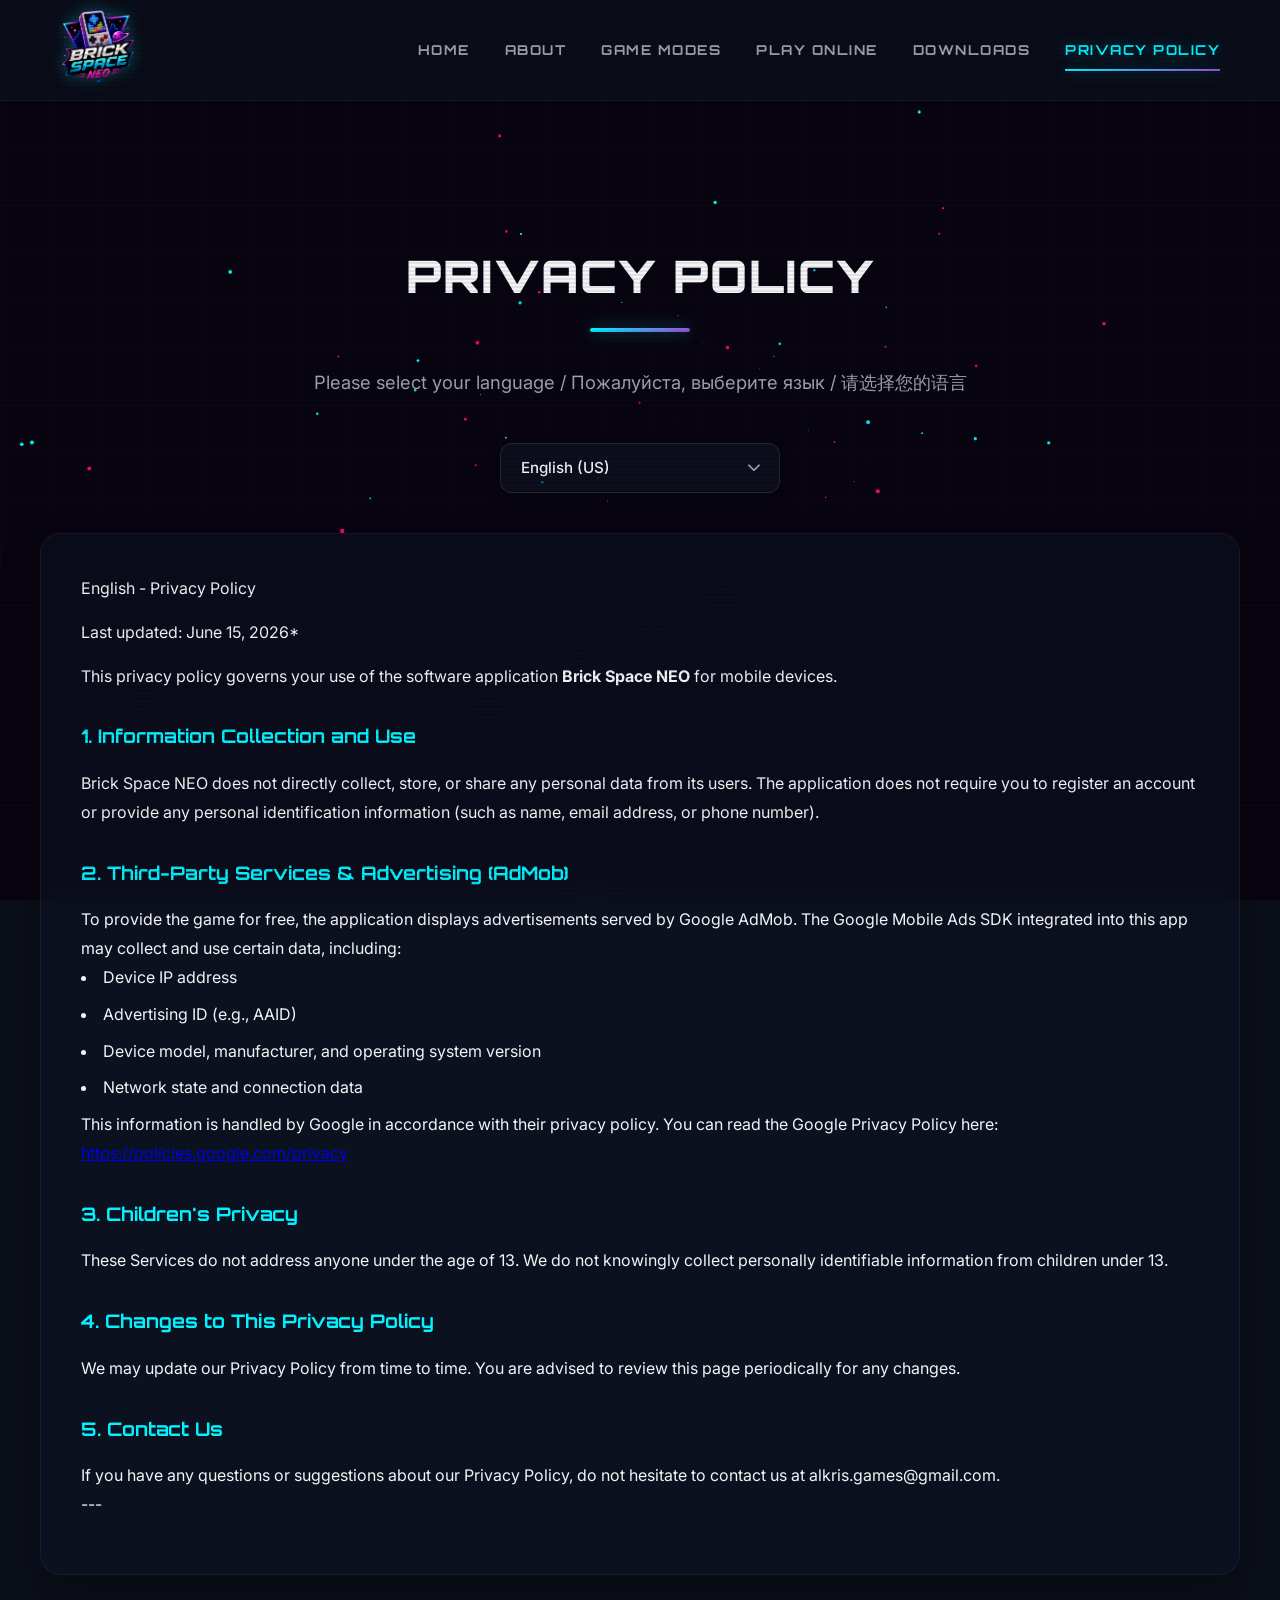
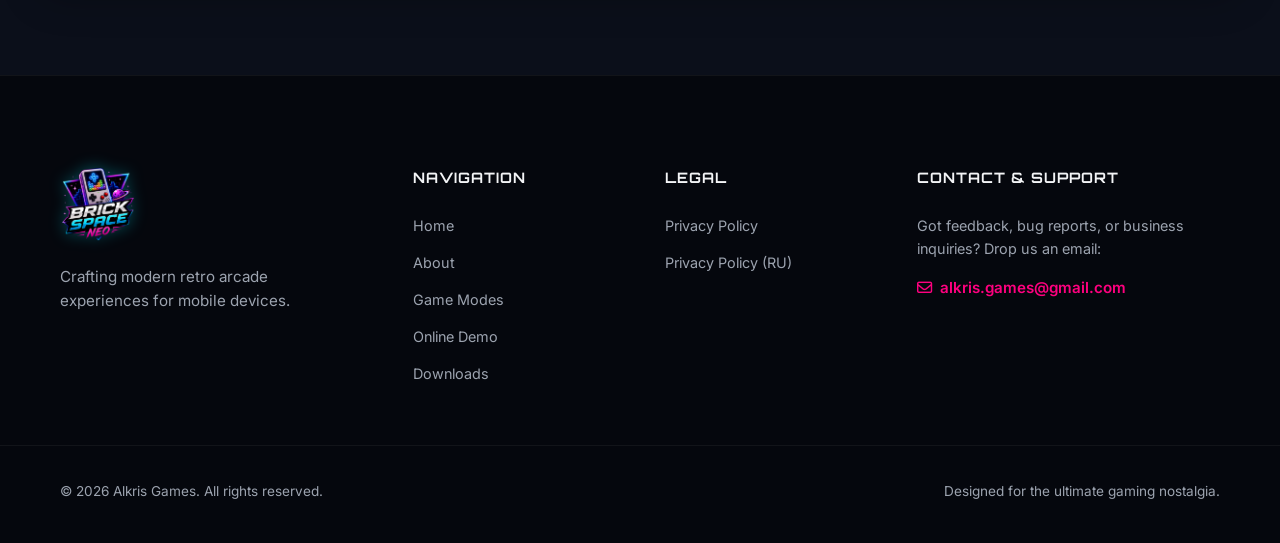
==== commit 9e77e88e: "Revert "Replace interactive hero simulator with levitating iPhone mockup image, remove Play Online n" ====
--- a/privacy.html
+++ b/privacy.html
@@ -12,7 +12,7 @@
     <link href="https://fonts.googleapis.com/css2?family=Inter:wght@300;400;600;800&family=Orbitron:wght@400;700;900&display=swap" rel="stylesheet">
     
     <!-- Custom CSS -->
-    <link rel="stylesheet" href="style.css?v=36">
+    <link rel="stylesheet" href="style.css?v=35">
     <!-- FontAwesome for icons -->
     <link rel="stylesheet" href="https://cdnjs.cloudflare.com/ajax/libs/font-awesome/6.4.0/css/all.min.css">
 </head>
@@ -32,10 +32,10 @@
                 <a href="index.html#hero" class="nav-link">Home</a>
                 <a href="index.html#about" class="nav-link">About</a>
                 <a href="index.html#modes" class="nav-link">Game Modes</a>
+                <a href="index.html#play" class="nav-link">Play Online</a>
                 <a href="index.html#downloads" class="nav-link">Downloads</a>
                 <a href="#" class="nav-link active">Privacy Policy</a>
             </nav>
-
             <div class="mobile-menu-btn" id="mobile-menu-toggle">
                 <i class="fas fa-bars"></i>
             </div>
--- a/style.css
+++ b/style.css
@@ -1394,24 +1394,21 @@
     position: relative;
 }
 
-.cta-phone-wrapper {
+.cta-phone-image {
     position: absolute;
     top: 50%;
     right: 0;
     transform: translateY(-50%);
-    z-index: 10;
-}
-
-.cta-phone-image {
     max-width: none;
     height: 560px;
     object-fit: contain;
     filter: drop-shadow(0 25px 50px rgba(0, 0, 0, 0.7)) drop-shadow(0 0 35px rgba(157, 78, 221, 0.45)); /* Changed glow to purple */
     transition: transform 0.3s ease;
+    z-index: 10;
 }
 
 .cta-phone-image:hover {
-    transform: scale(1.04);
+    transform: translateY(-50%) scale(1.04) translateY(-5px);
 }
 
 .cta-app-title {
@@ -1730,24 +1727,19 @@
         justify-content: flex-start;
     }
 
-    .cta-phone-wrapper {
+    .cta-phone-image {
         position: relative;
         top: auto;
         right: auto;
         transform: none;
+        max-width: 100%;
+        height: 420px;
         margin: 30px auto -80px;
         display: block;
     }
-
-    .cta-phone-image {
-        max-width: 100%;
-        height: 420px;
-        display: block;
-        margin: 0 auto;
-    }
     
     .cta-phone-image:hover {
-        transform: scale(1.04);
+        transform: scale(1.04) translateY(-5px);
     }
     
     .safe-badge-large {
@@ -1979,62 +1971,3 @@
 .privacy-content-box li {
     margin-bottom: 8px;
 }
-
-/* --- LEVITATION ANIMATIONS & HERO PHONE --- */
-@keyframes levitate-hero {
-    0% {
-        transform: translateY(0);
-    }
-    50% {
-        transform: translateY(-15px);
-    }
-    100% {
-        transform: translateY(0);
-    }
-}
-
-@keyframes levitate-cta {
-    0% {
-        transform: translateY(-50%);
-    }
-    50% {
-        transform: translateY(-53%) scale(1.02);
-    }
-    100% {
-        transform: translateY(-50%);
-    }
-}
-
-.hero-phone-container {
-    position: relative;
-    width: 335px;
-    display: flex;
-    justify-content: center;
-    align-items: center;
-    animation: levitate-hero 8s infinite ease-in-out;
-}
-
-.hero-phone-image {
-    max-width: 100%;
-    height: 580px;
-    object-fit: contain;
-    filter: drop-shadow(0 25px 50px rgba(0, 0, 0, 0.7)) drop-shadow(0 0 35px rgba(0, 243, 255, 0.25));
-    transition: transform 0.3s ease;
-    z-index: 10;
-}
-
-.hero-phone-image:hover {
-    transform: scale(1.03);
-}
-
-/* Apply floating animation to CTA Phone container */
-.cta-phone-wrapper {
-    animation: levitate-cta 9s infinite ease-in-out;
-}
-
-/* Apply floating animation to CTA Phone wrapper on mobile */
-@media (max-width: 992px) {
-    .cta-phone-wrapper {
-        animation: levitate-hero 8s infinite ease-in-out;
-    }
-}
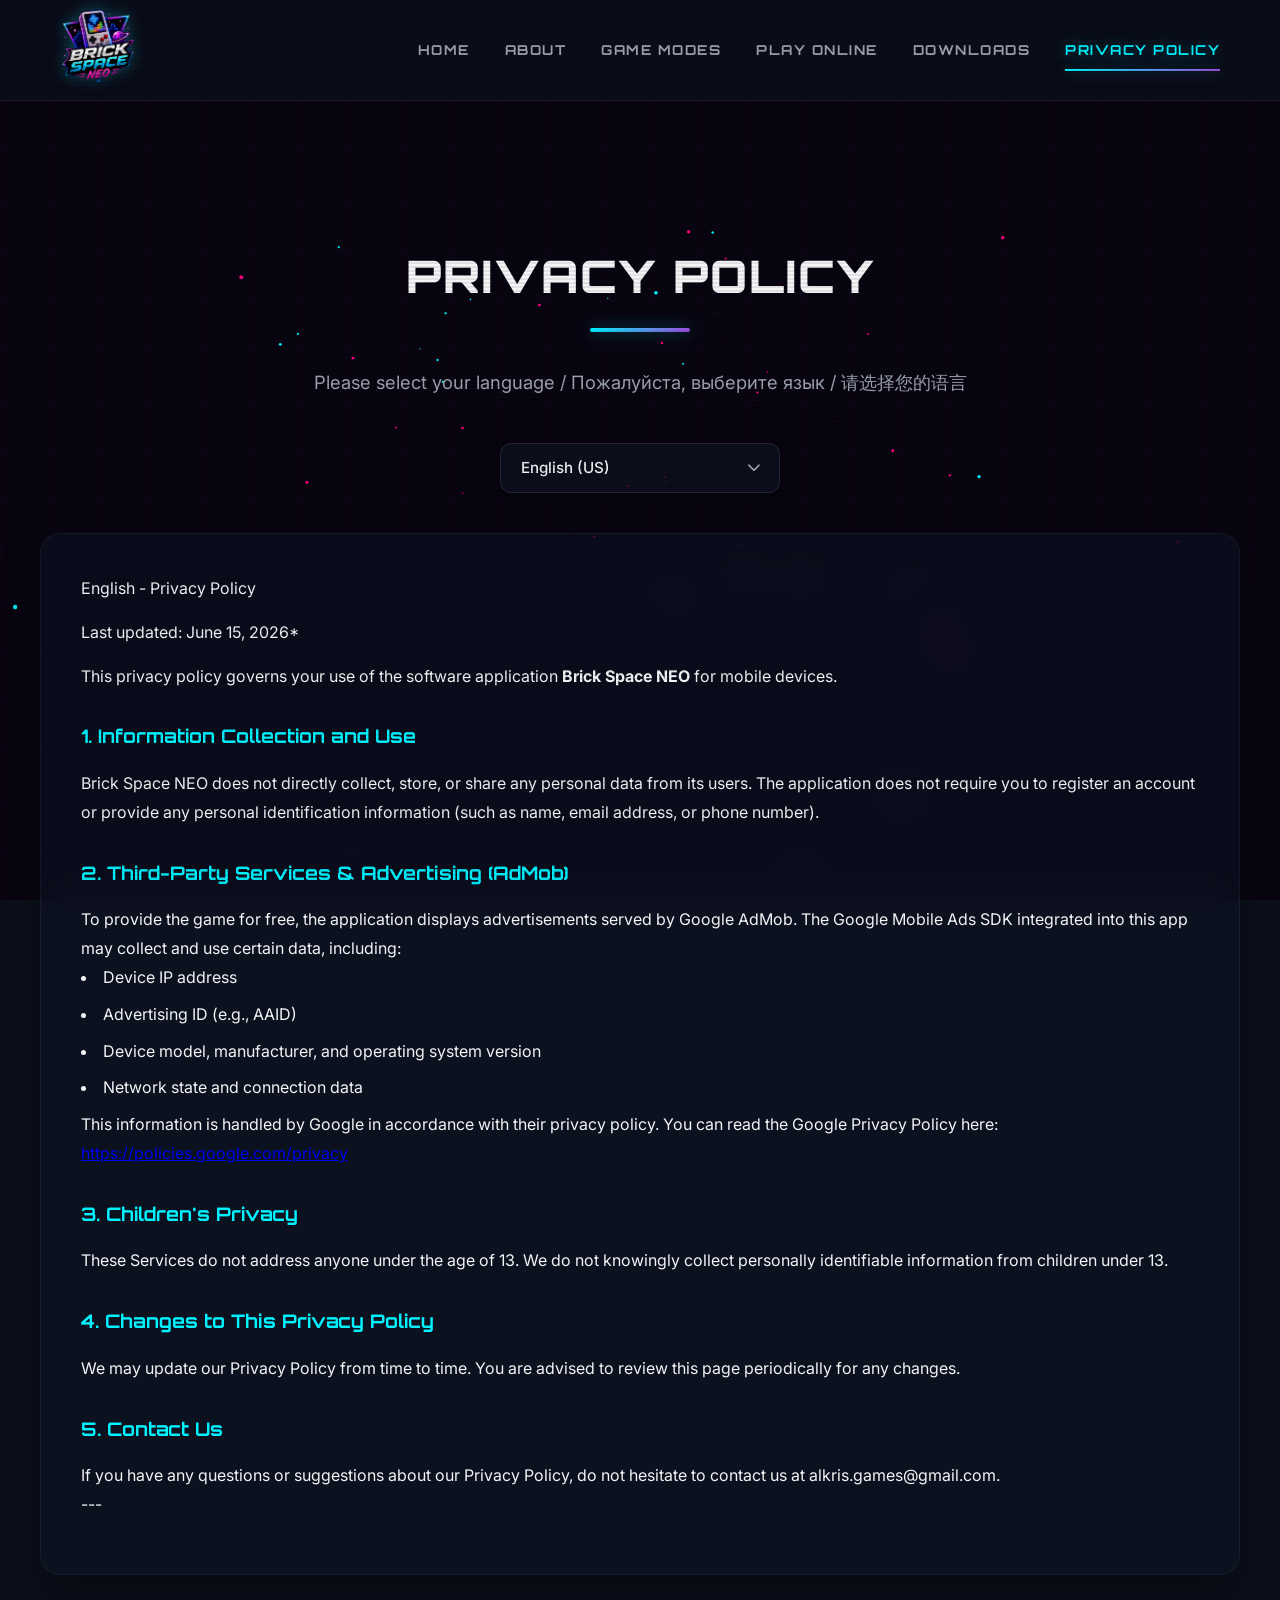
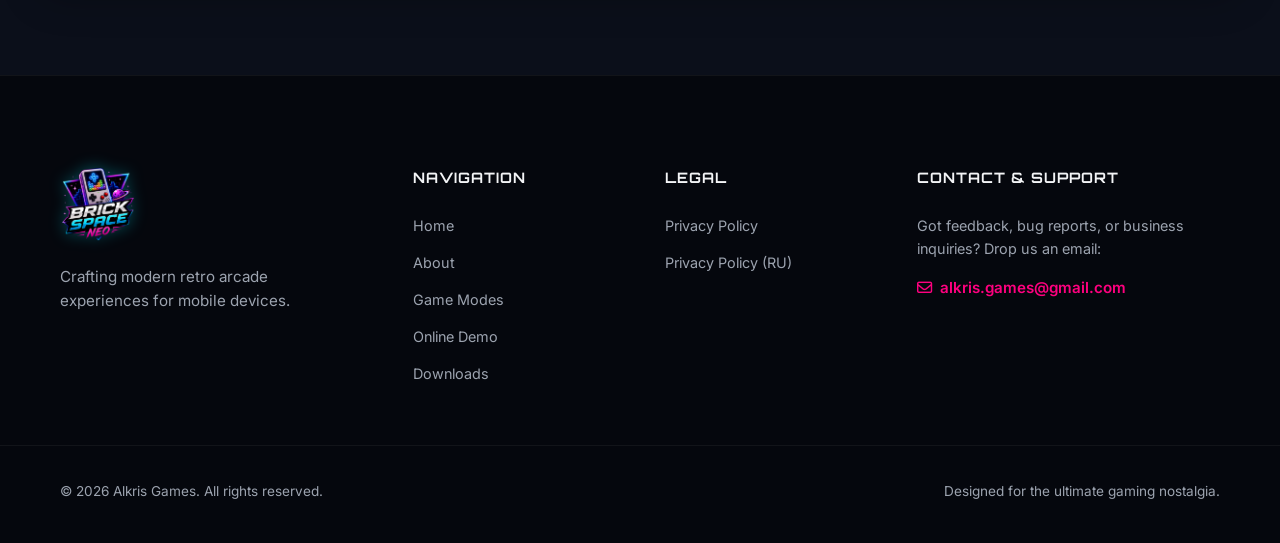
==== commit 72ee2e40: "Restore interactive game emulator in hero, keep Play Online navigation link, and add zero-gravity le" ====
--- a/privacy.html
+++ b/privacy.html
@@ -12,7 +12,7 @@
     <link href="https://fonts.googleapis.com/css2?family=Inter:wght@300;400;600;800&family=Orbitron:wght@400;700;900&display=swap" rel="stylesheet">
     
     <!-- Custom CSS -->
-    <link rel="stylesheet" href="style.css?v=35">
+    <link rel="stylesheet" href="style.css?v=37">
     <!-- FontAwesome for icons -->
     <link rel="stylesheet" href="https://cdnjs.cloudflare.com/ajax/libs/font-awesome/6.4.0/css/all.min.css">
 </head>
--- a/style.css
+++ b/style.css
@@ -1394,21 +1394,24 @@
     position: relative;
 }
 
-.cta-phone-image {
+.cta-phone-wrapper {
     position: absolute;
     top: 50%;
     right: 0;
     transform: translateY(-50%);
+    z-index: 10;
+}
+
+.cta-phone-image {
     max-width: none;
     height: 560px;
     object-fit: contain;
     filter: drop-shadow(0 25px 50px rgba(0, 0, 0, 0.7)) drop-shadow(0 0 35px rgba(157, 78, 221, 0.45)); /* Changed glow to purple */
     transition: transform 0.3s ease;
-    z-index: 10;
 }
 
 .cta-phone-image:hover {
-    transform: translateY(-50%) scale(1.04) translateY(-5px);
+    transform: scale(1.04);
 }
 
 .cta-app-title {
@@ -1727,19 +1730,24 @@
         justify-content: flex-start;
     }
 
-    .cta-phone-image {
+    .cta-phone-wrapper {
         position: relative;
         top: auto;
         right: auto;
         transform: none;
+        margin: 30px auto -80px;
+        display: block;
+    }
+
+    .cta-phone-image {
         max-width: 100%;
         height: 420px;
-        margin: 30px auto -80px;
         display: block;
+        margin: 0 auto;
     }
     
     .cta-phone-image:hover {
-        transform: scale(1.04) translateY(-5px);
+        transform: scale(1.04);
     }
     
     .safe-badge-large {
@@ -1971,3 +1979,40 @@
 .privacy-content-box li {
     margin-bottom: 8px;
 }
+
+/* --- LEVITATION ANIMATION FOR FINAL CTA PHONE --- */
+@keyframes levitate-cta {
+    0% {
+        transform: translateY(-50%);
+    }
+    50% {
+        transform: translateY(-53%) scale(1.02);
+    }
+    100% {
+        transform: translateY(-50%);
+    }
+}
+
+@keyframes levitate-cta-mobile {
+    0% {
+        transform: translateY(0);
+    }
+    50% {
+        transform: translateY(-15px);
+    }
+    100% {
+        transform: translateY(0);
+    }
+}
+
+/* Apply floating animation to CTA Phone container */
+.cta-phone-wrapper {
+    animation: levitate-cta 9s infinite ease-in-out;
+}
+
+/* Apply mobile floating animation on mobile */
+@media (max-width: 992px) {
+    .cta-phone-wrapper {
+        animation: levitate-cta-mobile 8s infinite ease-in-out;
+    }
+}
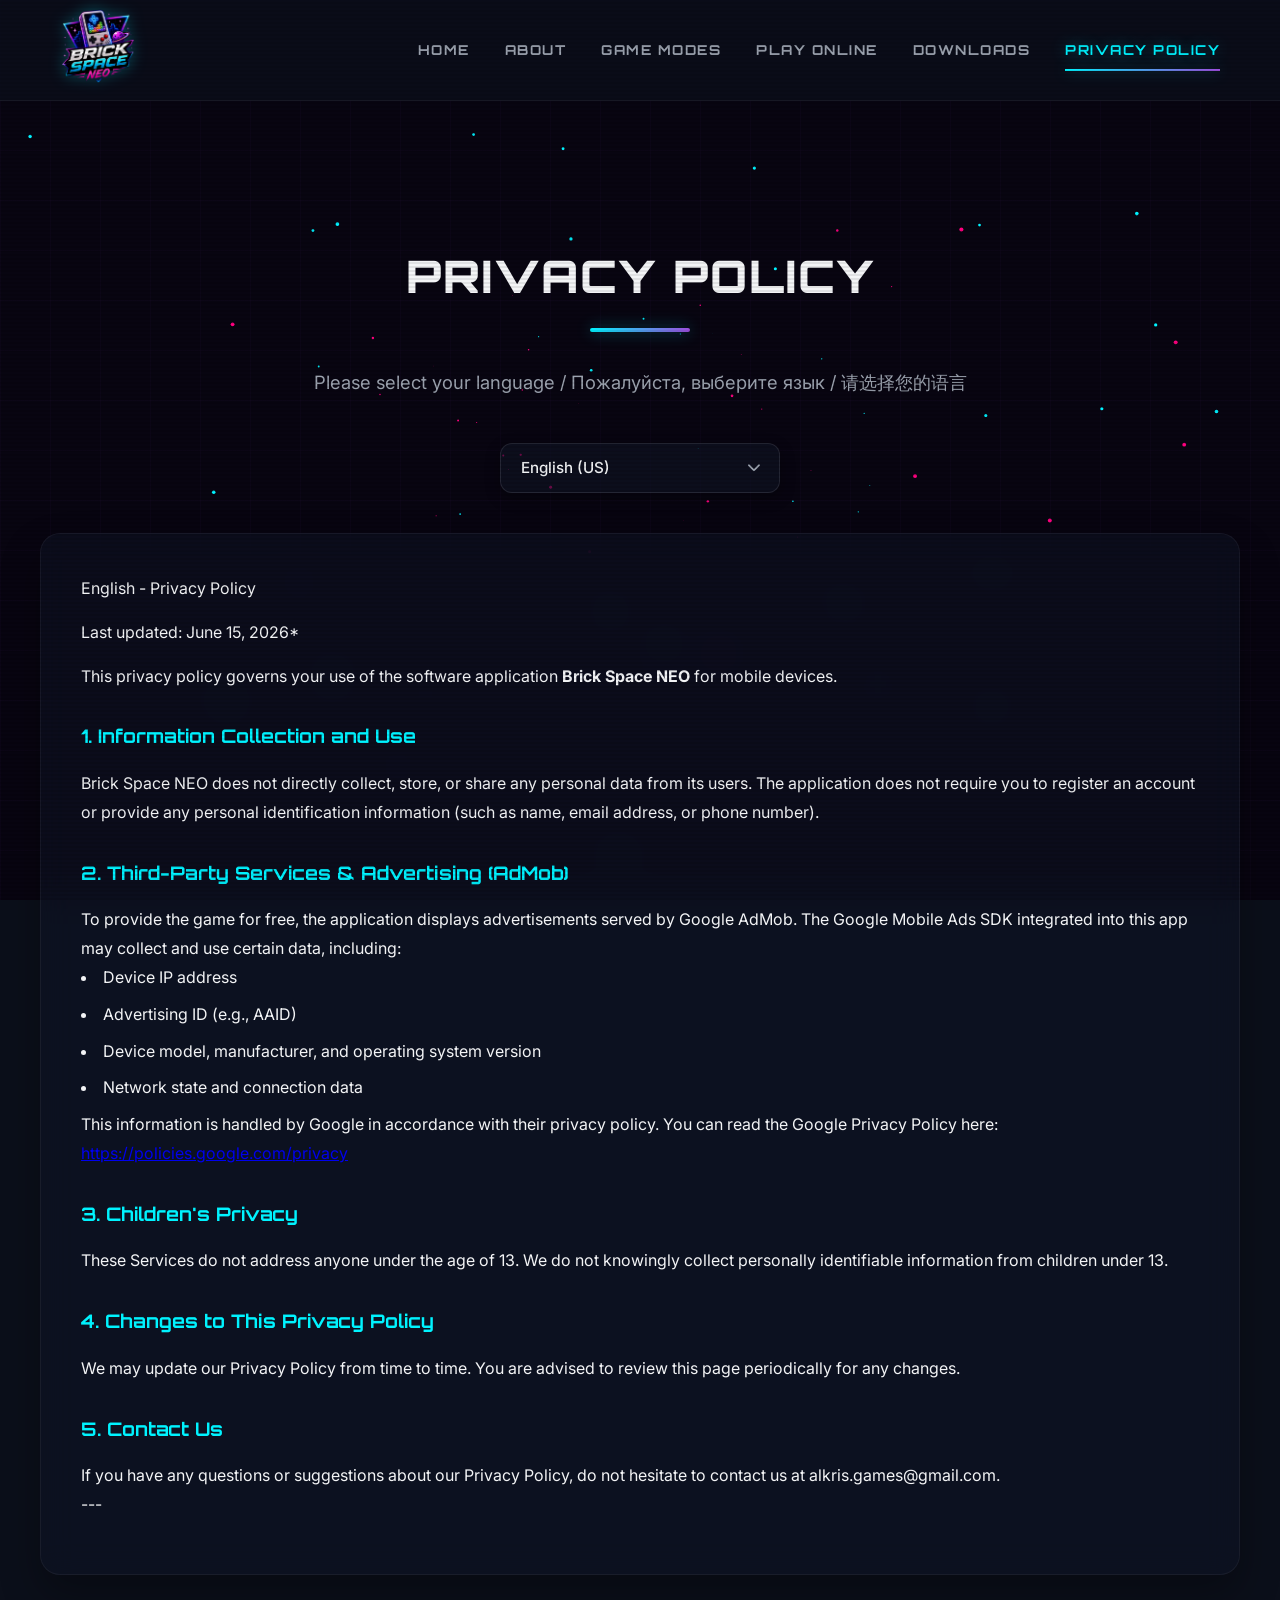
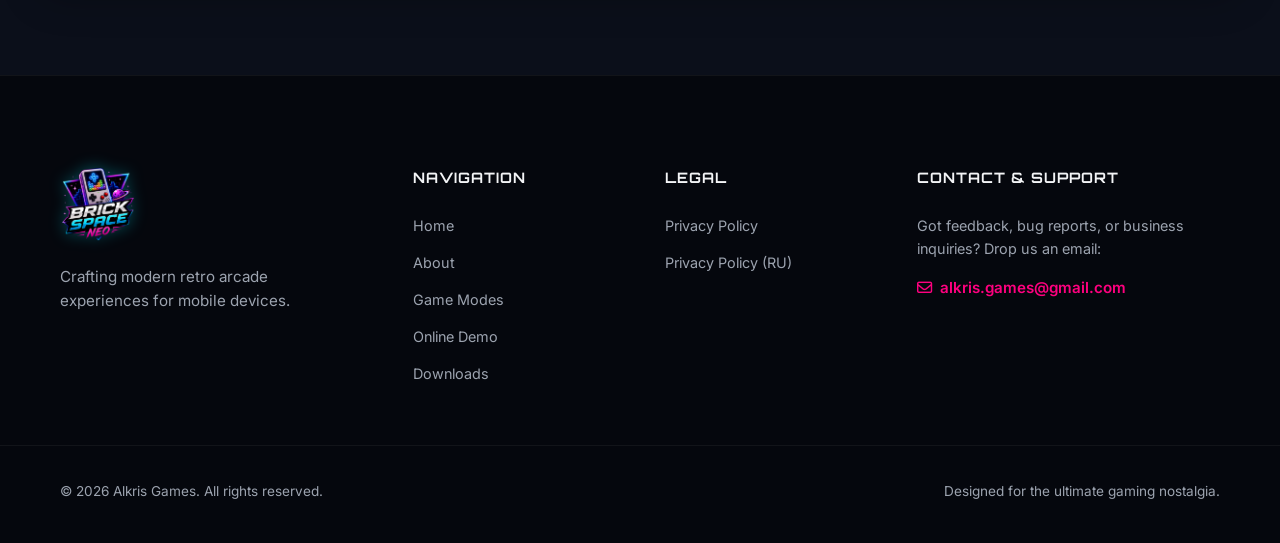
==== commit 1db19094: "Make header interactive smartphone mockup frame highly realistic, including metal rims, black bezels" ====
--- a/privacy.html
+++ b/privacy.html
@@ -12,7 +12,7 @@
     <link href="https://fonts.googleapis.com/css2?family=Inter:wght@300;400;600;800&family=Orbitron:wght@400;700;900&display=swap" rel="stylesheet">
     
     <!-- Custom CSS -->
-    <link rel="stylesheet" href="style.css?v=37">
+    <link rel="stylesheet" href="style.css?v=38">
     <!-- FontAwesome for icons -->
     <link rel="stylesheet" href="https://cdnjs.cloudflare.com/ajax/libs/font-awesome/6.4.0/css/all.min.css">
 </head>
--- a/style.css
+++ b/style.css
@@ -395,37 +395,78 @@
 
 .smartphone-device {
     background: #020108;
-    border: 10px solid #1f1a3a;
-    border-radius: 36px;
-    box-shadow: 0 25px 50px rgba(0,0,0,0.8), inset 0 2px 6px rgba(255,255,255,0.05);
+    border: 12px solid #0c0914; /* Deep screen bezel */
+    border-radius: 42px;
+    /* Outermost metal titanium rim, screen bezel depth, inner highlight, and drop shadow */
+    box-shadow: 
+        0 0 0 3px #3e385c, /* Outer titanium frame */
+        0 0 0 4px #120e22, /* Outer metal bevel highlight */
+        inset 0 0 8px rgba(0, 0, 0, 0.95), /* Inner shadow depth */
+        inset 0 2px 6px rgba(255, 255, 255, 0.25), /* Metal top edge light reflection */
+        0 25px 50px rgba(0, 0, 0, 0.8), /* Soft drop shadow */
+        0 0 40px rgba(0, 243, 255, 0.15); /* Backlight neon cyan glow */
     height: 690px; /* Increased 15% from 600px */
     width: 100%;
     position: relative;
-    overflow: hidden;
+    overflow: visible; /* Changed to visible to let side buttons project outwards! */
     display: flex;
     flex-direction: column;
+}
+
+/* Side Buttons (Power on Right, Volume Up & Down on Left) */
+.smartphone-device::after {
+    /* Power Button */
+    content: "";
+    position: absolute;
+    right: -16px; /* Offset to mount on the outer titanium frame */
+    top: 140px;
+    width: 4px;
+    height: 65px;
+    background: #3e385c;
+    border-radius: 0 3px 3px 0;
+    box-shadow: 1px 1px 2px rgba(0, 0, 0, 0.4);
+    z-index: 10;
+}
+
+.smartphone-device::before {
+    /* Volume Up and Volume Down (using shadow offset) */
+    content: "";
+    position: absolute;
+    left: -16px; /* Offset to mount on the outer titanium frame */
+    top: 110px;
+    width: 4px;
+    height: 45px;
+    background: #3e385c;
+    border-radius: 3px 0 0 3px;
+    box-shadow: 
+        -1px 1px 2px rgba(0, 0, 0, 0.4),
+        0 65px 0 #3e385c; /* Clone Volume Down button 65px below */
+    z-index: 10;
 }
 
 .phone-notch {
     position: absolute;
-    top: 0;
+    top: 12px;
     left: 50%;
     transform: translateX(-50%);
-    width: 120px;
-    height: 25px;
-    background-color: #1f1a3a;
-    border-bottom-left-radius: 16px;
-    border-bottom-right-radius: 16px;
-    z-index: 10;
+    width: 80px;
+    height: 18px;
+    background: radial-gradient(circle at 75% 50%, #0d121c 2px, #030406 4px, #000 100%); /* Camera lens reflection */
+    border: 1px solid rgba(255, 255, 255, 0.05);
+    border-radius: 20px;
+    z-index: 20;
+    box-shadow: inset 0 1px 2px rgba(255, 255, 255, 0.1), 0 1px 3px rgba(0, 0, 0, 0.5);
 }
 
 .phone-screen {
     height: 470px; /* Increased 15% from 410px */
     width: 100%;
-    padding: 25px 0 0; /* Remove horizontal padding so canvas touches edges */
+    padding: 35px 0 0; /* Expanded padding to position canvas safely below Dynamic Island */
     background-color: #070312;
+    border-radius: 30px; /* Rounded inner screen borders */
     display: flex;
     flex-direction: column;
+    overflow: hidden;
 }
 
 .phone-controls-area {
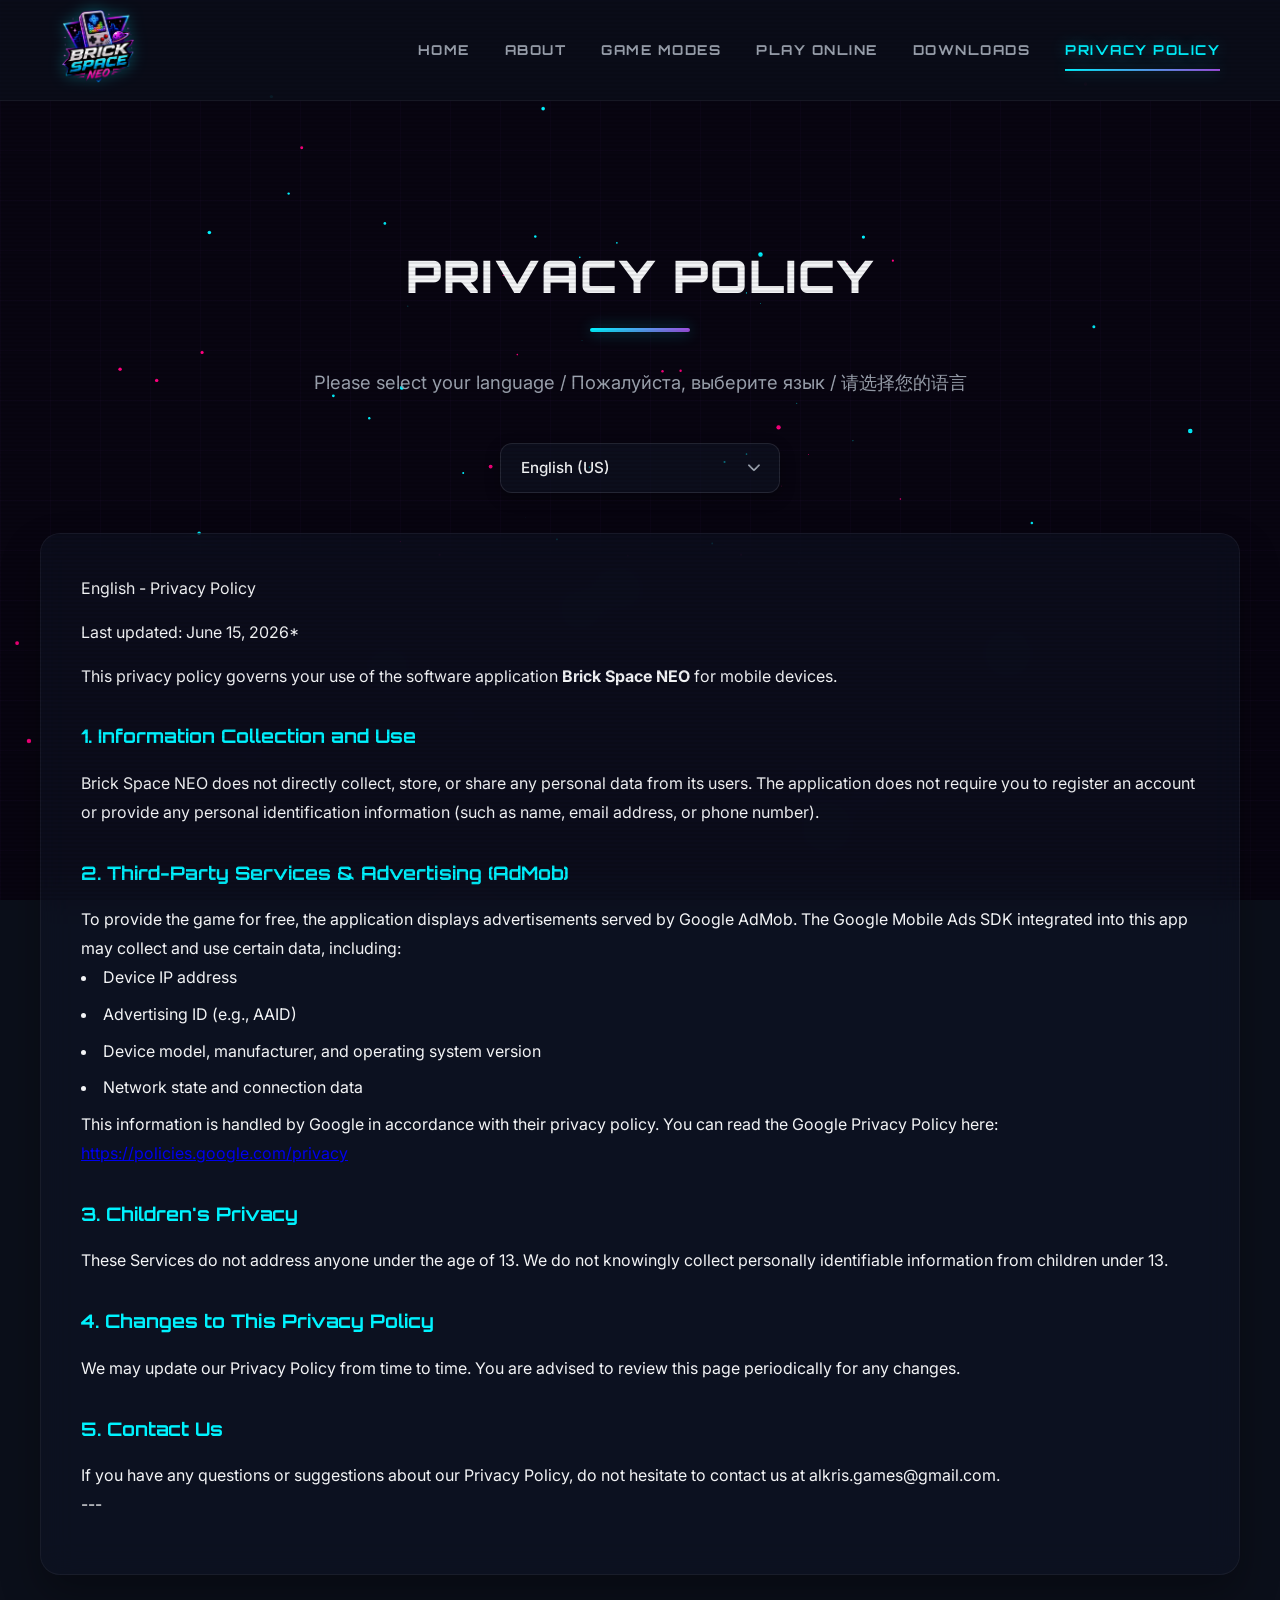
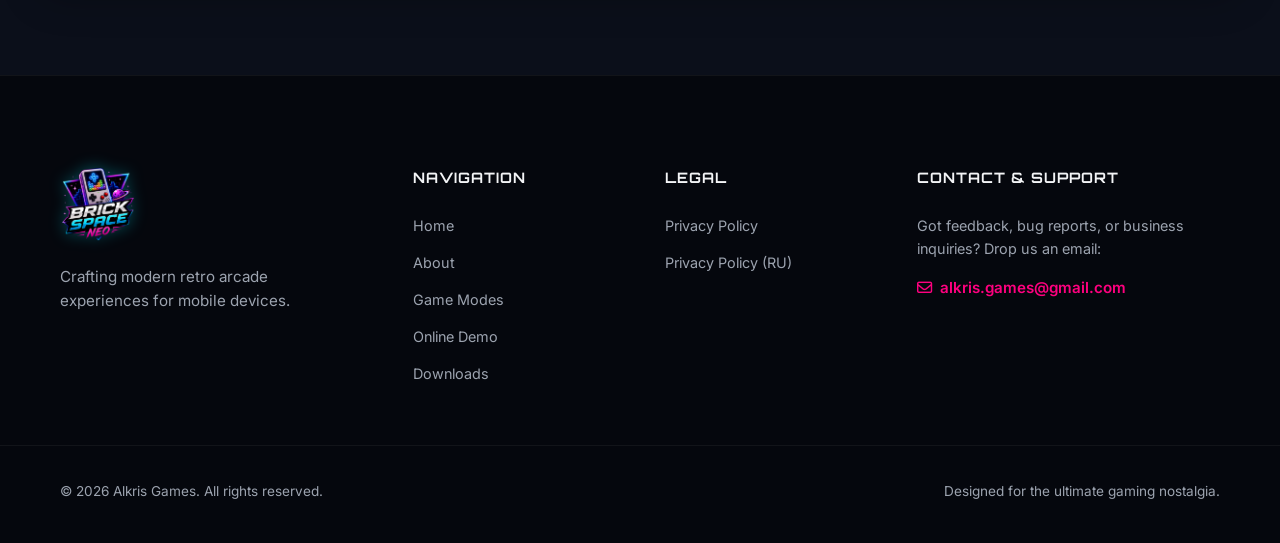
==== commit 4ed91173: "Position emulator controls slightly lower by increasing top padding and flatten bottom corners of ph" ====
--- a/privacy.html
+++ b/privacy.html
@@ -12,7 +12,7 @@
     <link href="https://fonts.googleapis.com/css2?family=Inter:wght@300;400;600;800&family=Orbitron:wght@400;700;900&display=swap" rel="stylesheet">
     
     <!-- Custom CSS -->
-    <link rel="stylesheet" href="style.css?v=38">
+    <link rel="stylesheet" href="style.css?v=39">
     <!-- FontAwesome for icons -->
     <link rel="stylesheet" href="https://cdnjs.cloudflare.com/ajax/libs/font-awesome/6.4.0/css/all.min.css">
 </head>
--- a/style.css
+++ b/style.css
@@ -463,7 +463,7 @@
     width: 100%;
     padding: 35px 0 0; /* Expanded padding to position canvas safely below Dynamic Island */
     background-color: #070312;
-    border-radius: 30px; /* Rounded inner screen borders */
+    border-radius: 30px 30px 0 0; /* Flat bottom corners to prevent overlap gaps */
     display: flex;
     flex-direction: column;
     overflow: hidden;
@@ -472,7 +472,7 @@
 .phone-controls-area {
     width: 100%;
     background-color: #0c0822;
-    padding: 14px 18px;
+    padding: 30px 18px 14px; /* Increased top padding from 14px to push controls slightly lower */
     border-top: 2px solid #261354;
     display: flex;
     flex-direction: column;
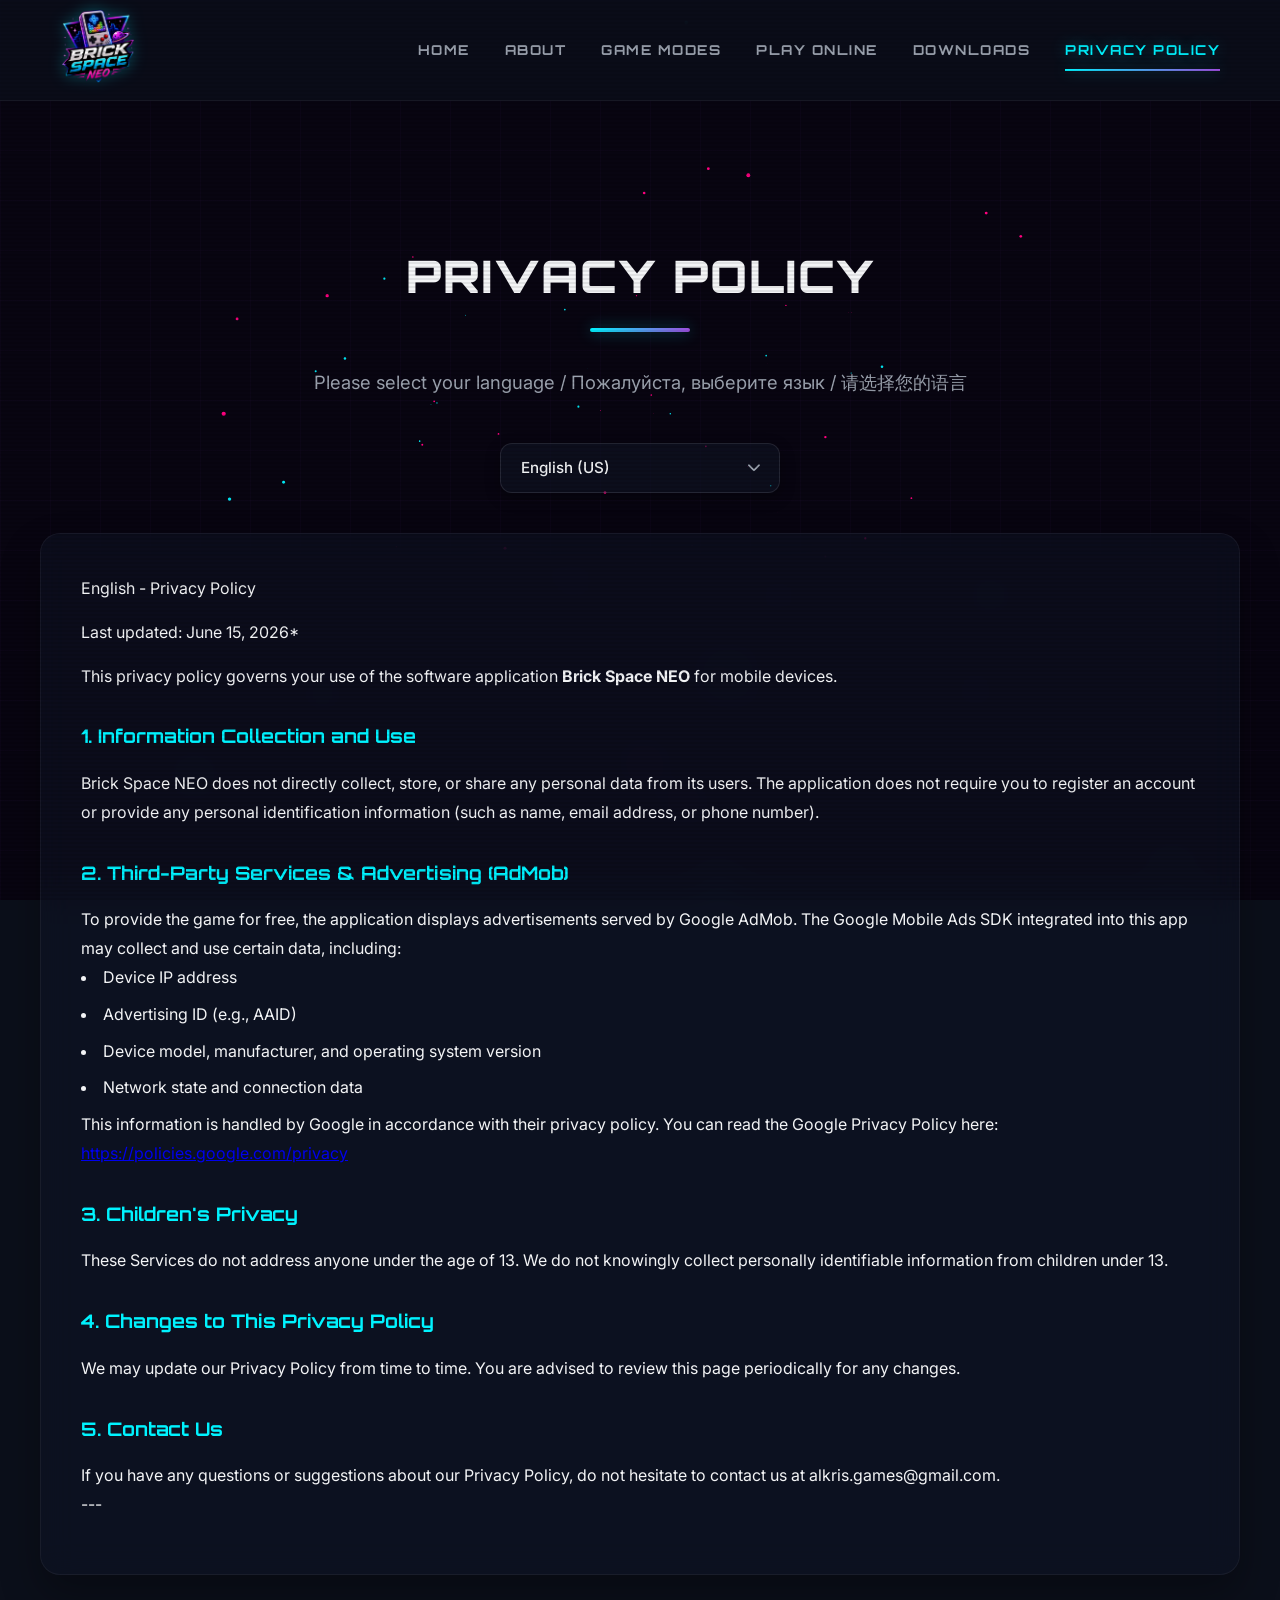
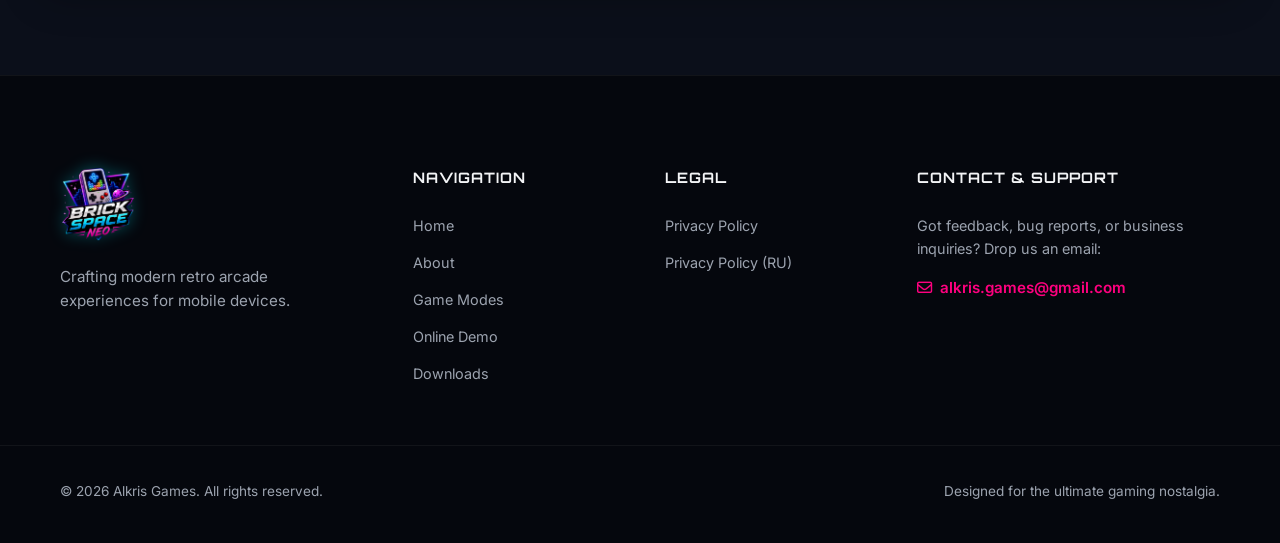
==== commit b3090639: "Update canvas blocks render logic in demo.js to draw realistic glass neon bubble spheres matching sc" ====
--- a/privacy.html
+++ b/privacy.html
@@ -12,7 +12,7 @@
     <link href="https://fonts.googleapis.com/css2?family=Inter:wght@300;400;600;800&family=Orbitron:wght@400;700;900&display=swap" rel="stylesheet">
     
     <!-- Custom CSS -->
-    <link rel="stylesheet" href="style.css?v=39">
+    <link rel="stylesheet" href="style.css?v=40">
     <!-- FontAwesome for icons -->
     <link rel="stylesheet" href="https://cdnjs.cloudflare.com/ajax/libs/font-awesome/6.4.0/css/all.min.css">
 </head>
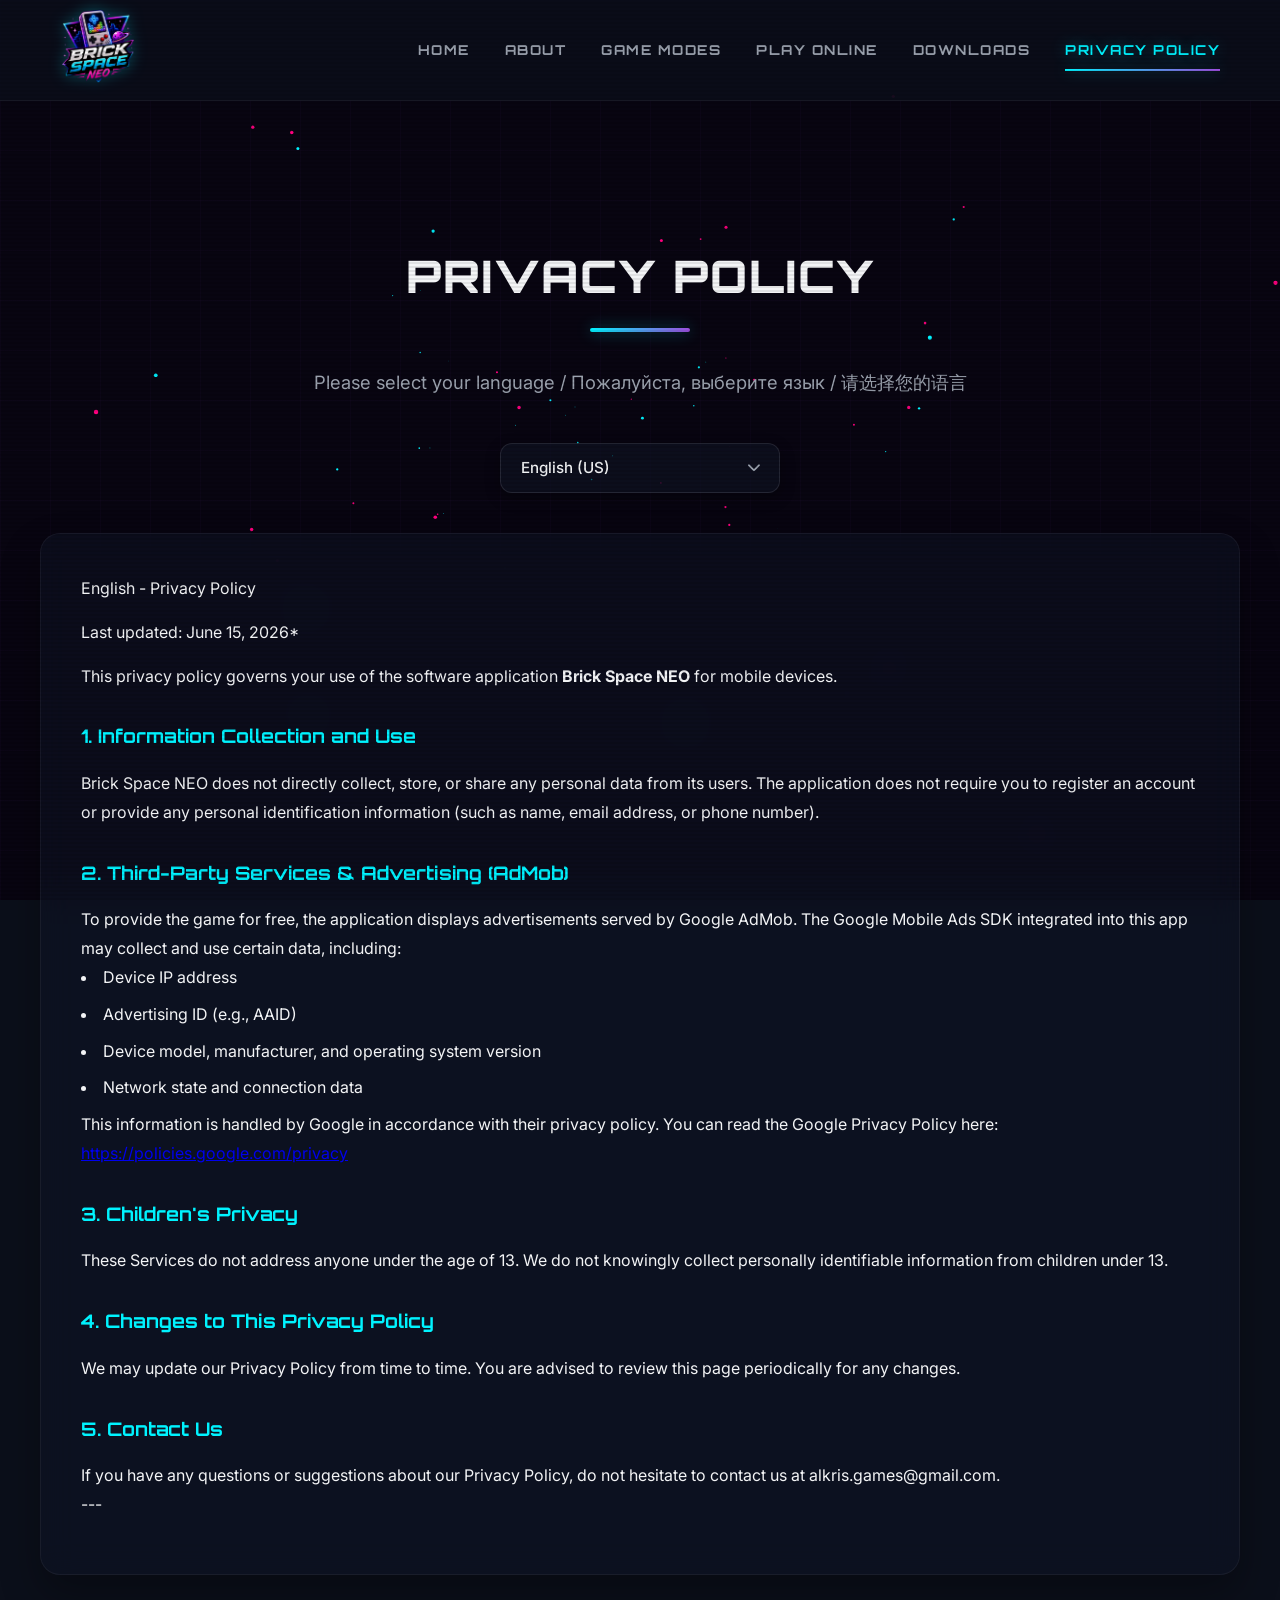
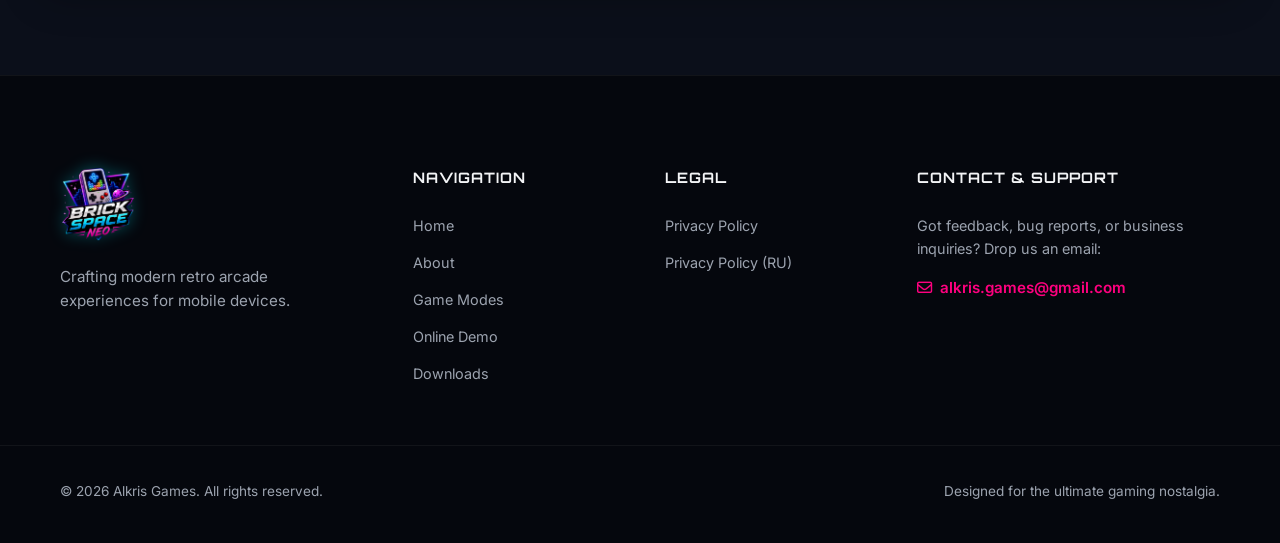
==== commit 02123752: "Change emulator canvas blocks to solid flat colors matching the button colors palette (without gradi" ====
--- a/privacy.html
+++ b/privacy.html
@@ -12,7 +12,7 @@
     <link href="https://fonts.googleapis.com/css2?family=Inter:wght@300;400;600;800&family=Orbitron:wght@400;700;900&display=swap" rel="stylesheet">
     
     <!-- Custom CSS -->
-    <link rel="stylesheet" href="style.css?v=40">
+    <link rel="stylesheet" href="style.css?v=41">
     <!-- FontAwesome for icons -->
     <link rel="stylesheet" href="https://cdnjs.cloudflare.com/ajax/libs/font-awesome/6.4.0/css/all.min.css">
 </head>
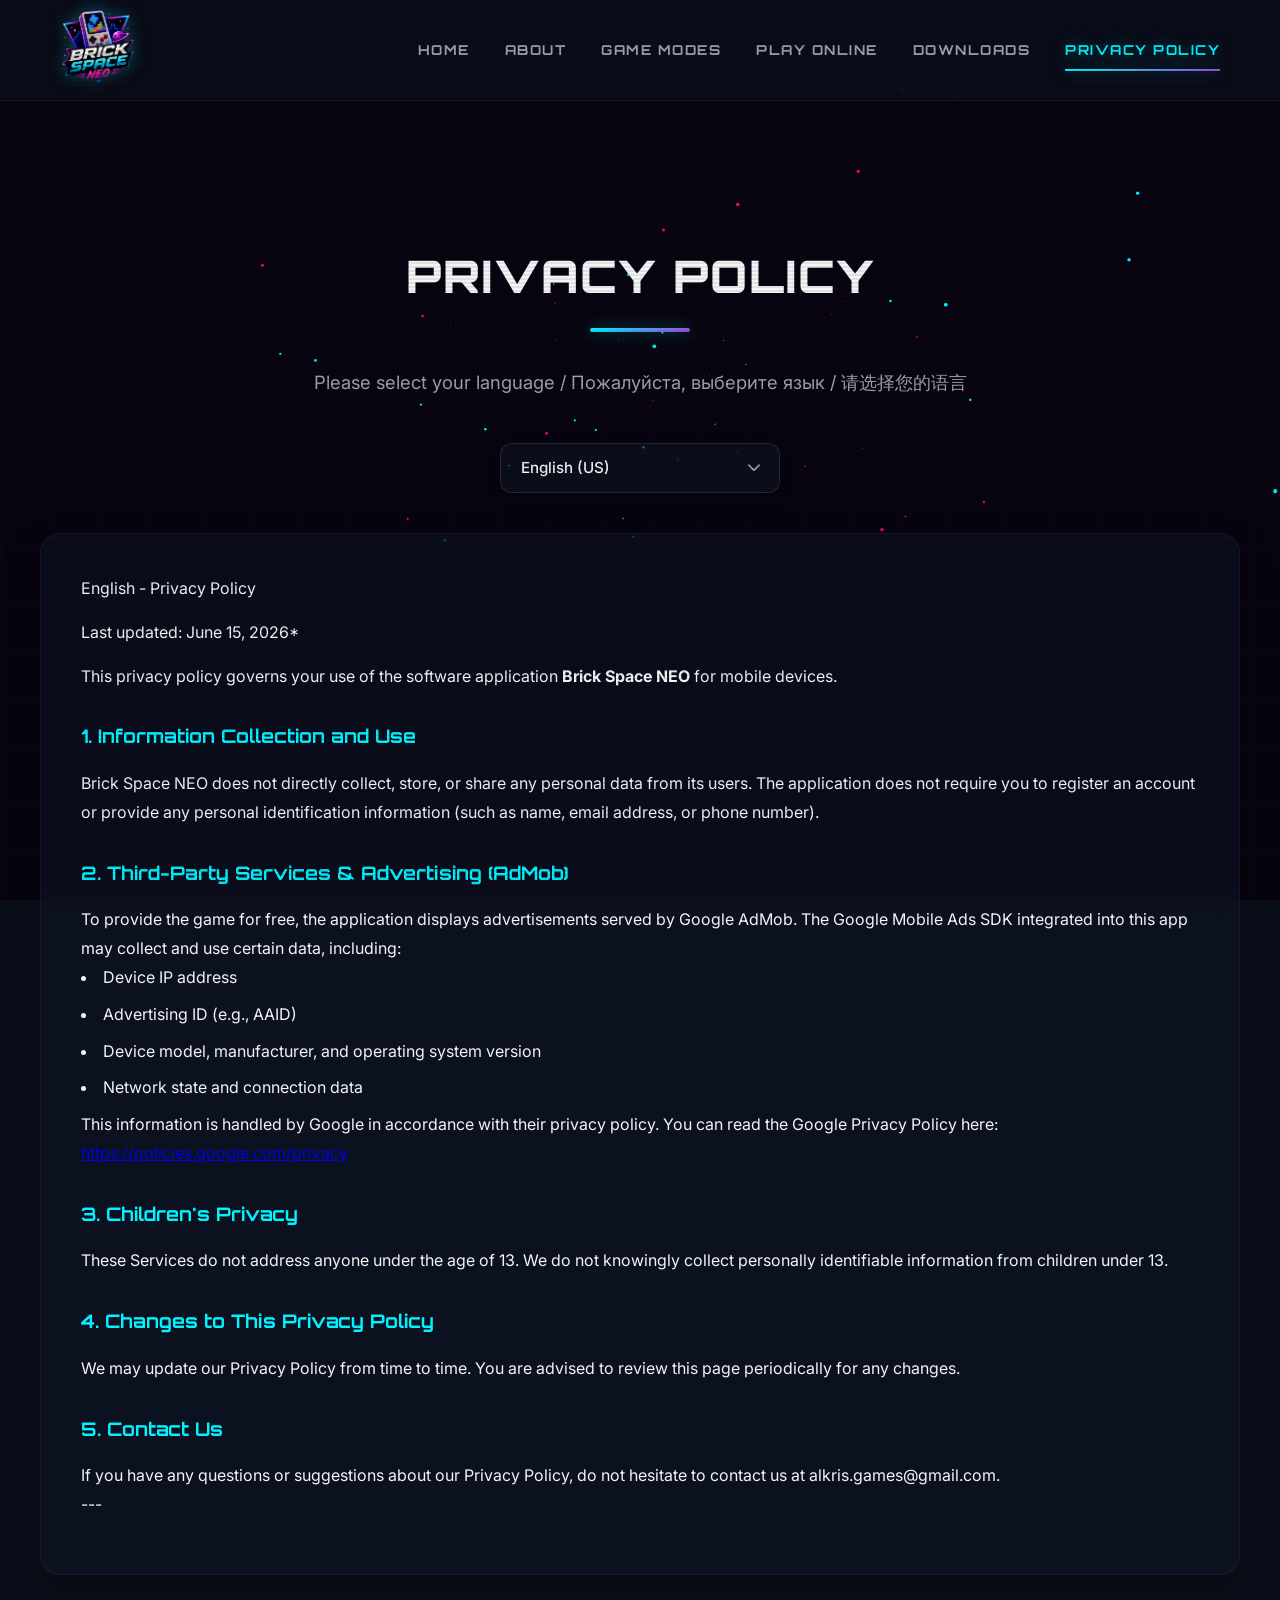
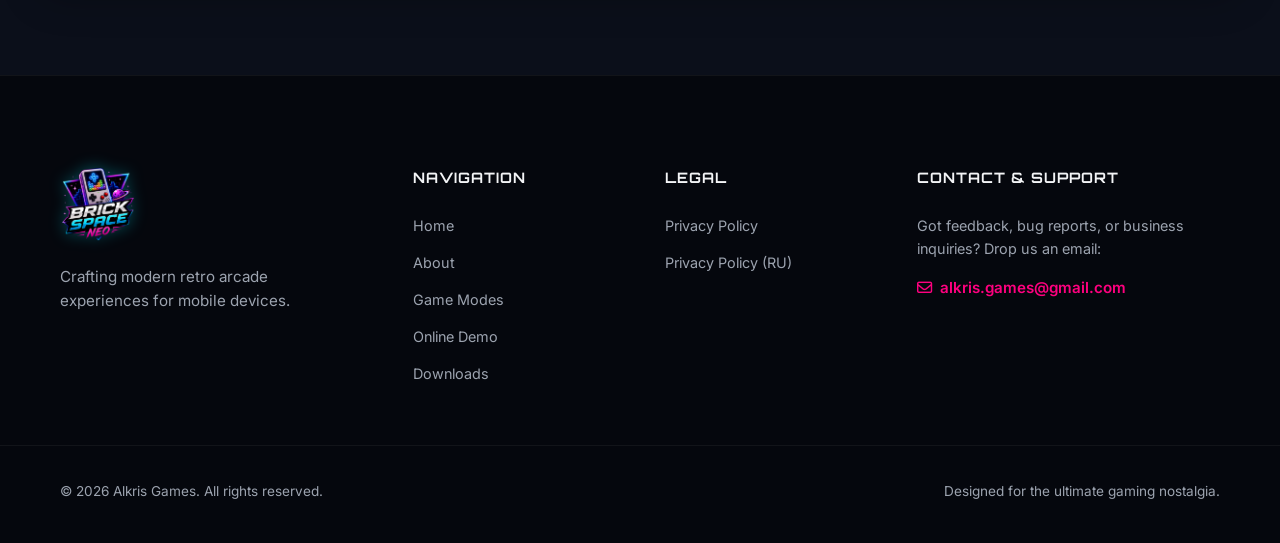
==== commit 5ab95470: "Add a Coming Soon mode card to the Premium Game Modes grid, bringing symmetry and showcasing future " ====
--- a/privacy.html
+++ b/privacy.html
@@ -12,7 +12,7 @@
     <link href="https://fonts.googleapis.com/css2?family=Inter:wght@300;400;600;800&family=Orbitron:wght@400;700;900&display=swap" rel="stylesheet">
     
     <!-- Custom CSS -->
-    <link rel="stylesheet" href="style.css?v=41">
+    <link rel="stylesheet" href="style.css?v=42">
     <!-- FontAwesome for icons -->
     <link rel="stylesheet" href="https://cdnjs.cloudflare.com/ajax/libs/font-awesome/6.4.0/css/all.min.css">
 </head>
--- a/style.css
+++ b/style.css
@@ -791,6 +791,13 @@
     transition: opacity 0.3s;
 }
 
+.mode-glow-accent.glow-cyan { background: var(--neon-cyan); }
+.mode-glow-accent.glow-green { background: var(--neon-green); }
+.mode-glow-accent.glow-pink { background: var(--neon-pink); }
+.mode-glow-accent.glow-purple { background: var(--neon-purple); }
+.mode-glow-accent.glow-yellow { background: var(--neon-yellow); }
+.mode-glow-accent.glow-gray { background: #9ca3af; }
+
 .premium-mode-card:hover .mode-glow-accent {
     opacity: 0.35;
 }
@@ -804,6 +811,37 @@
 .premium-mode-card#card-breaker:hover { border-color: rgba(255, 0, 127, 0.3); box-shadow: 0 15px 30px rgba(255, 0, 127, 0.1); }
 .premium-mode-card#card-columns:hover { border-color: rgba(157, 78, 221, 0.3); box-shadow: 0 15px 30px rgba(157, 78, 221, 0.1); }
 .premium-mode-card#card-collapse:hover { border-color: rgba(255, 183, 3, 0.3); box-shadow: 0 15px 30px rgba(255, 183, 3, 0.1); }
+.premium-mode-card#card-upcoming:hover { border-color: rgba(156, 163, 175, 0.3); box-shadow: 0 15px 30px rgba(156, 163, 175, 0.1); }
+
+.coming-soon-card {
+    border: 1px dashed rgba(255, 255, 255, 0.15) !important;
+    opacity: 0.85;
+}
+
+.coming-soon-card:hover {
+    border-style: solid !important;
+    border-color: rgba(156, 163, 175, 0.3) !important;
+    opacity: 1;
+}
+
+.card-icon-mystery {
+    width: 50px;
+    height: 50px;
+    border-radius: 12px;
+    background: rgba(255, 255, 255, 0.04);
+    display: flex;
+    justify-content: center;
+    align-items: center;
+    font-size: 1.5rem;
+    color: var(--text-secondary);
+    border: 1px solid rgba(255, 255, 255, 0.08);
+}
+
+.badge-gray {
+    background: rgba(156, 163, 175, 0.1);
+    color: var(--text-secondary);
+    border: 1px solid rgba(156, 163, 175, 0.15);
+}
 
 .card-top {
     display: flex;
